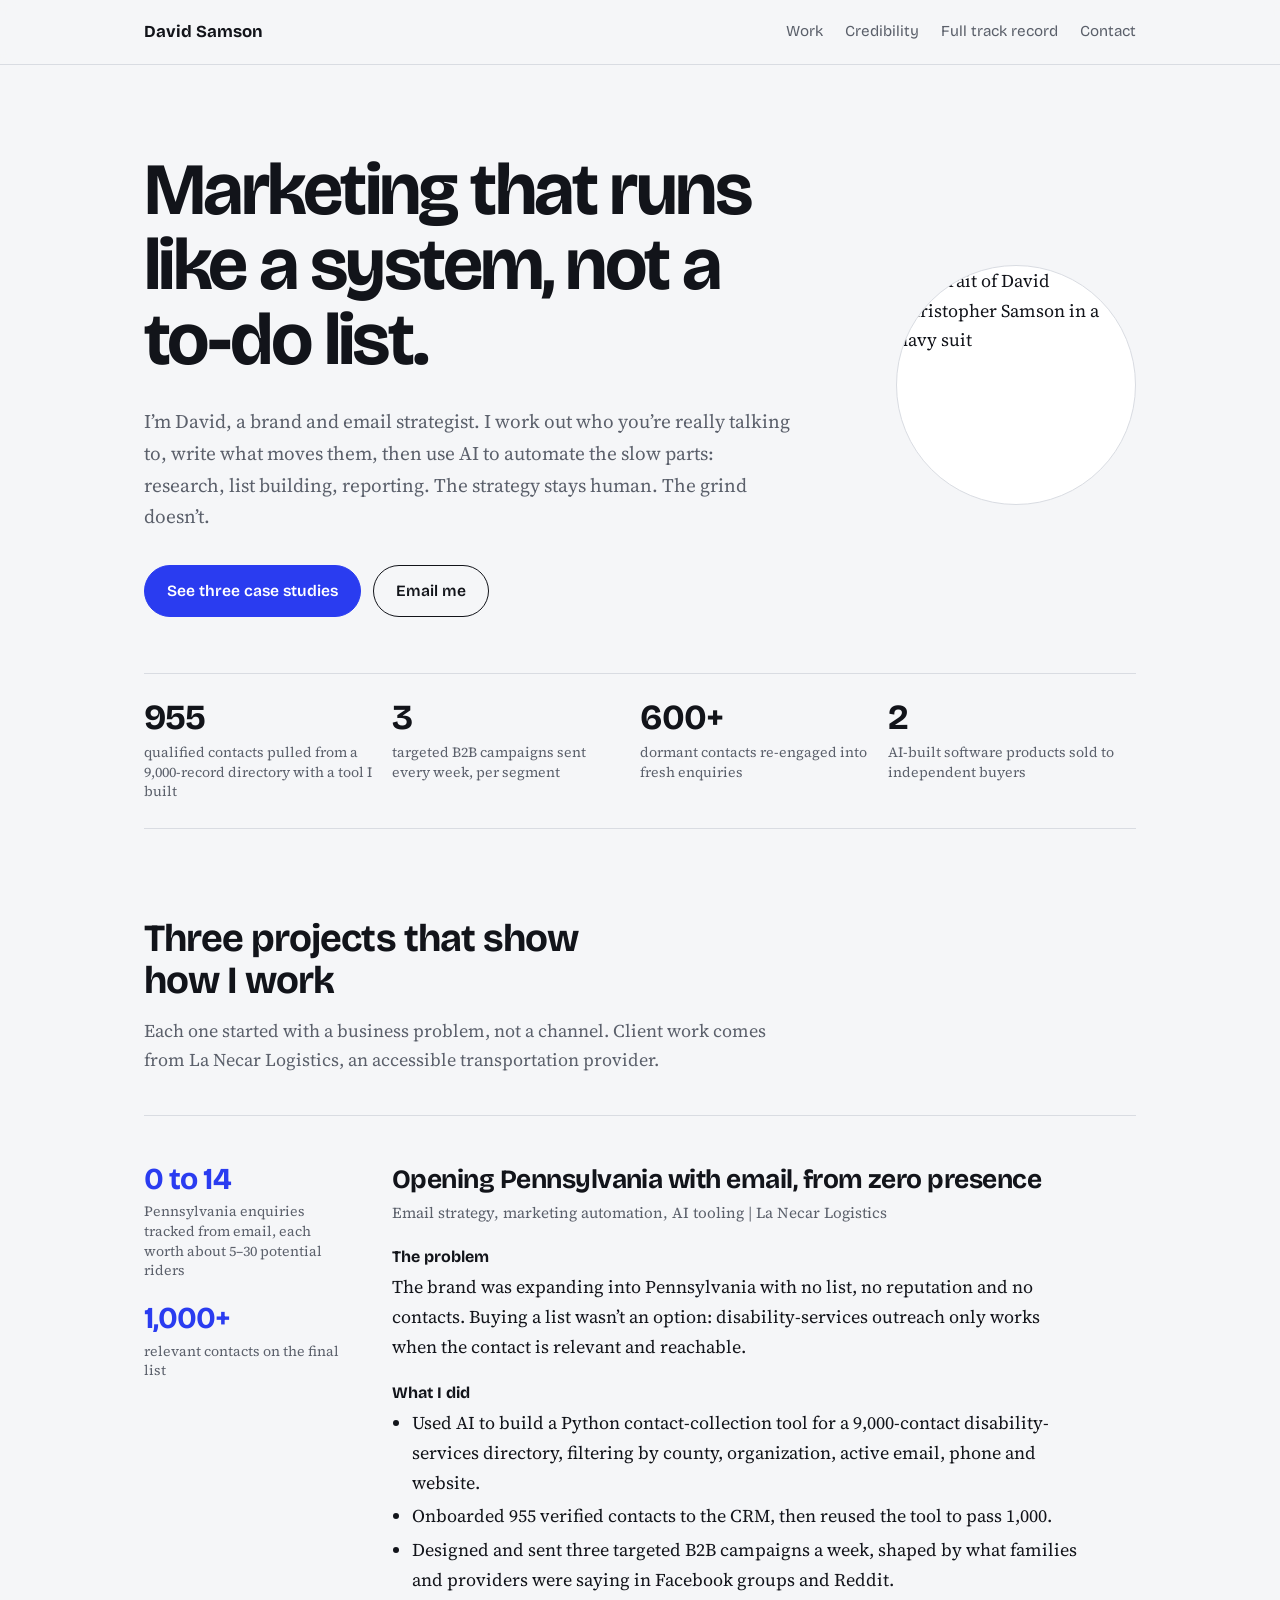
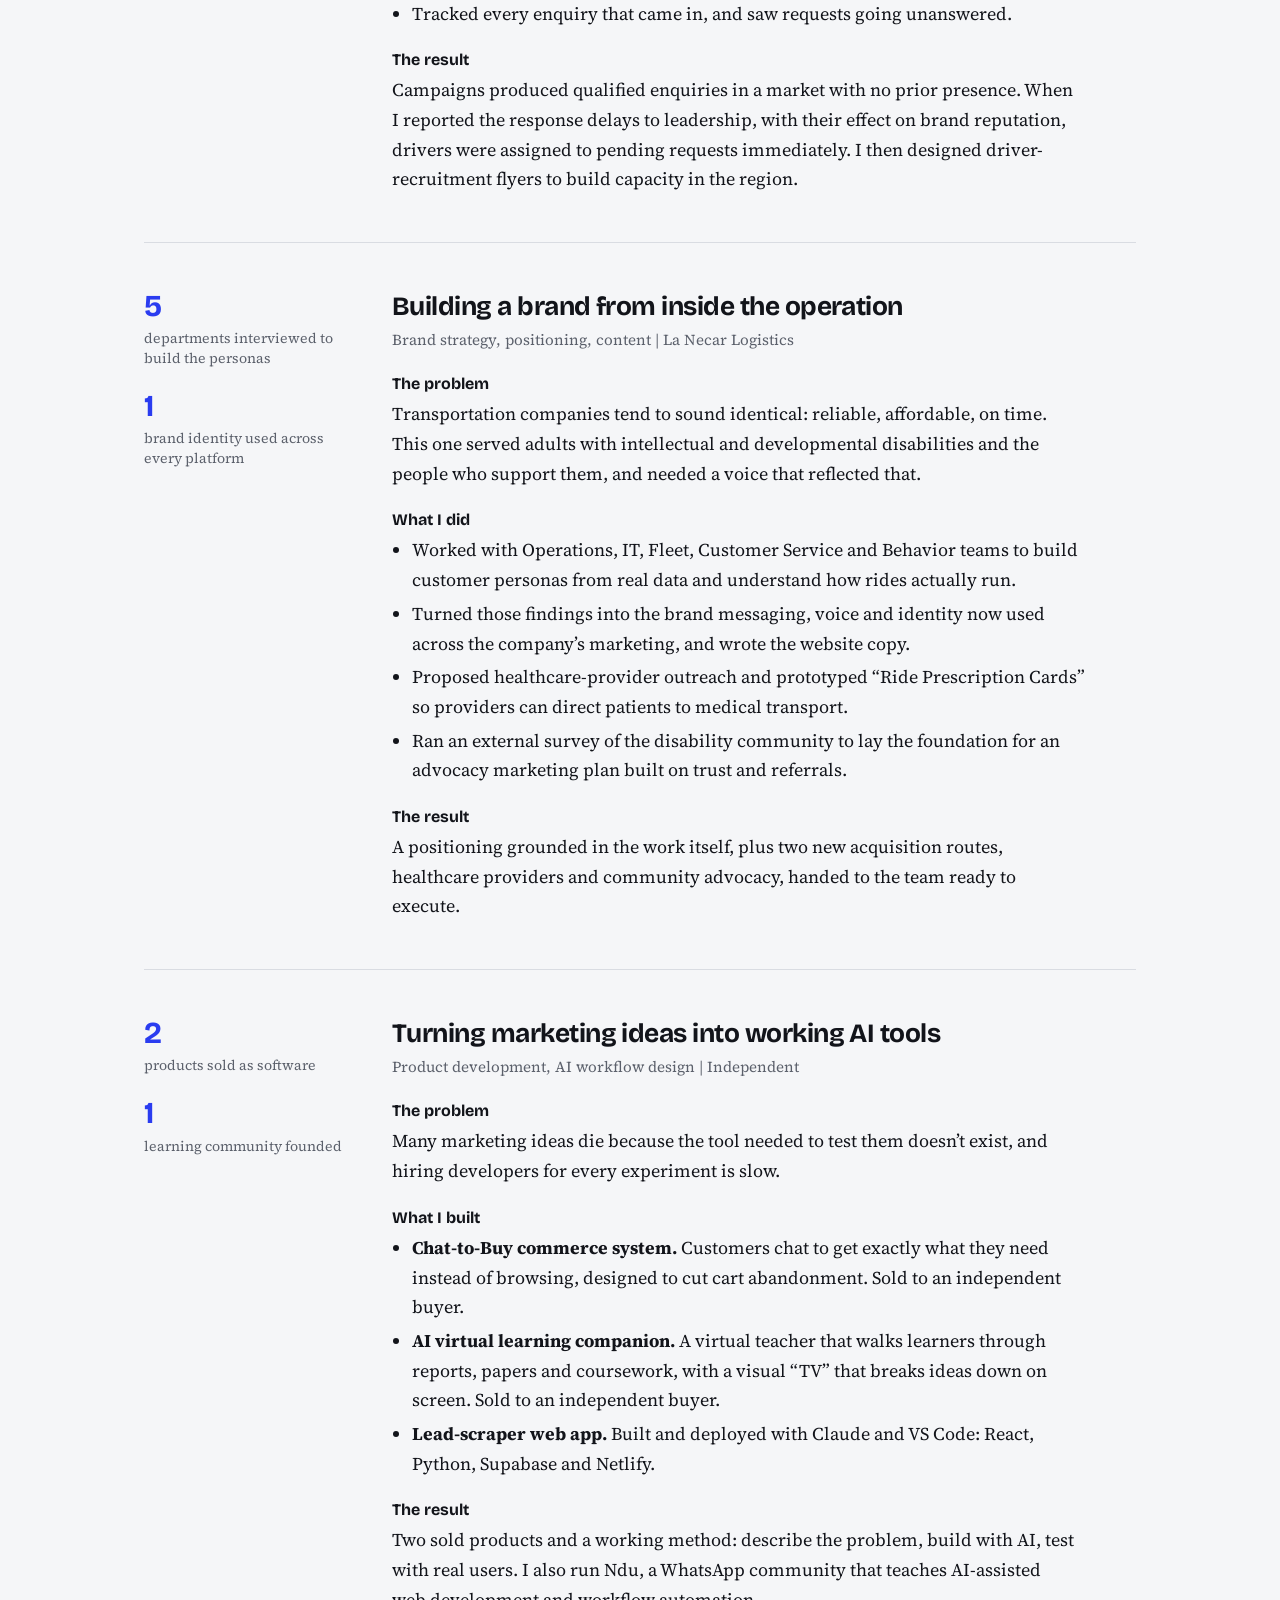
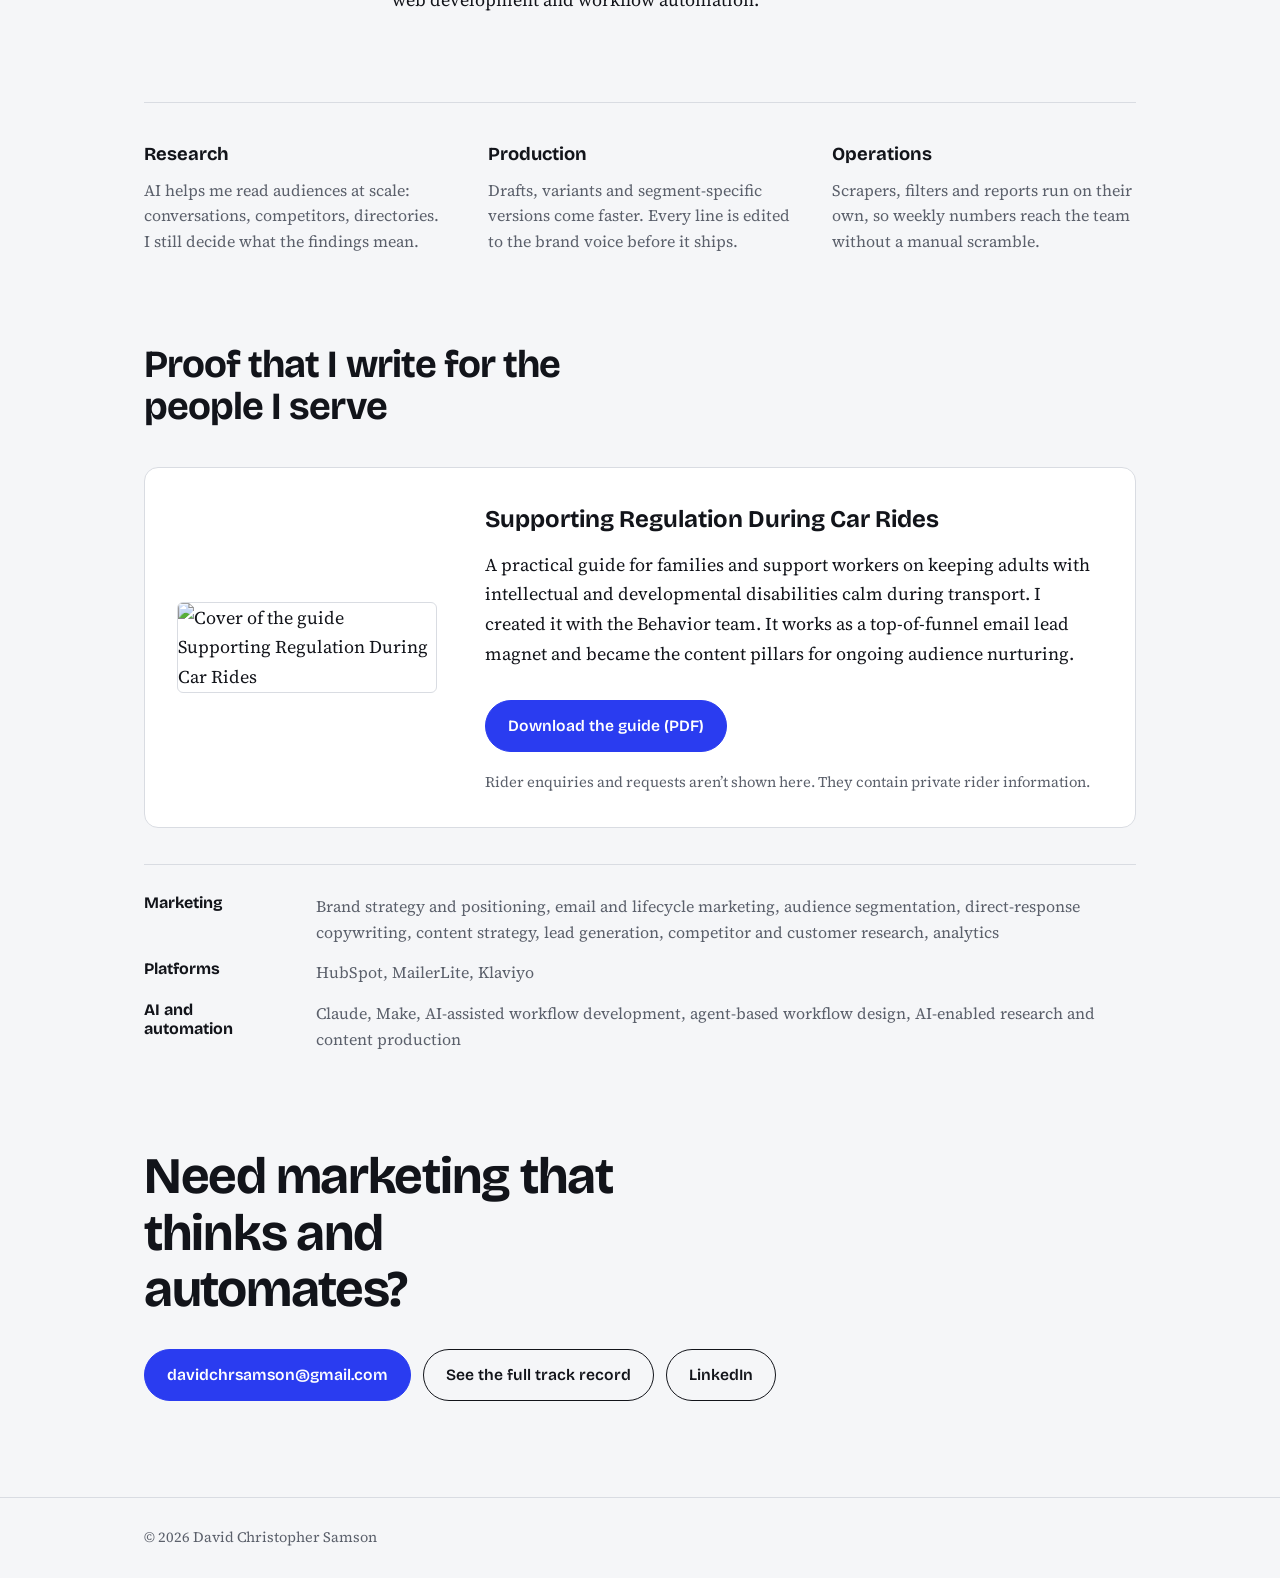
==== index.html @ 384c4e3b "Add files via upload" ====
<!DOCTYPE html>
<html lang="en">
<head>
<meta charset="utf-8">
<meta name="viewport" content="width=device-width, initial-scale=1">
<title>David Christopher Samson | Marketing Strategist who builds with AI</title>
<meta name="description" content="Brand and email marketing strategist who uses AI to turn manual marketing work into systems that run. Case studies in market expansion, brand positioning and AI-built tools.">
<meta property="og:title" content="David Christopher Samson | Marketing Strategist who builds with AI">
<meta property="og:image" content="assets/david.jpg">
<link rel="icon" href="data:image/svg+xml,<svg xmlns=%22http://www.w3.org/2000/svg%22 viewBox=%220 0 100 100%22><text y=%22.9em%22 font-size=%2290%22>✍️</text></svg>">
<link rel="preconnect" href="https://fonts.googleapis.com"><link rel="preconnect" href="https://fonts.gstatic.com" crossorigin>
<link href="https://fonts.googleapis.com/css2?family=Bricolage+Grotesque:opsz,wght@12..96,500;12..96,700&family=Source+Serif+4:opsz,wght@8..60,400;8..60,600&display=swap" rel="stylesheet">
<link rel="stylesheet" href="styles.css">
</head>
<body>
<header class="top"><div class="wrap">
<a class="brand" href="#top">David Samson</a>
<nav aria-label="Main"><a href="#work">Work</a><a href="#proof">Credibility</a><a href="achievements.html">Full track record</a><a href="#contact">Contact</a></nav>
</div></header>

<main id="top">
<div class="wrap">
<div class="hero">
<div>
<h1>Marketing that runs like a system, not a to-do list.</h1>
<p class="lede">I’m David, a brand and email strategist. I work out who you’re really talking to, write what moves them, then use AI to automate the slow parts: research, list building, reporting. The strategy stays human. The grind doesn’t.</p>
<div class="cta"><a class="btn primary" href="#work">See three case studies</a><a class="btn" href="mailto:davidchrsamson@gmail.com">Email me</a></div>
</div>
<img class="photo" src="assets/david.jpg" alt="Portrait of David Christopher Samson in a navy suit">
</div>
</div>

<div class="wrap"><div class="facts" role="list">
<div class="fig" role="listitem"><b>955</b><span>qualified contacts pulled from a 9,000-record directory with a tool I built</span></div>
<div class="fig" role="listitem"><b>3</b><span>targeted B2B campaigns sent every week, per segment</span></div>
<div class="fig" role="listitem"><b>600+</b><span>dormant contacts re-engaged into fresh enquiries</span></div>
<div class="fig" role="listitem"><b>2</b><span>AI-built software products sold to independent buyers</span></div>
</div></div>

<section id="work"><div class="wrap">
<h2>Three projects that show how I work</h2>
<p class="sub">Each one started with a business problem, not a channel. Client work comes from La Necar Logistics, an accessible transportation provider.</p>

<article class="case">
<aside>
<div class="fig"><b>0 to 14</b><span>Pennsylvania enquiries tracked from email, each worth about 5–30 potential riders</span></div>
<div class="fig"><b>1,000+</b><span>relevant contacts on the final list</span></div>
</aside>
<div>
<h3>Opening Pennsylvania with email, from zero presence</h3>
<p class="role">Email strategy, marketing automation, AI tooling | La Necar Logistics</p>
<h4>The problem</h4>
<p>The brand was expanding into Pennsylvania with no list, no reputation and no contacts. Buying a list wasn’t an option: disability-services outreach only works when the contact is relevant and reachable.</p>
<h4>What I did</h4>
<ul>
<li>Used AI to build a Python contact-collection tool for a 9,000-contact disability-services directory, filtering by county, organization, active email, phone and website.</li>
<li>Onboarded 955 verified contacts to the CRM, then reused the tool to pass 1,000.</li>
<li>Designed and sent three targeted B2B campaigns a week, shaped by what families and providers were saying in Facebook groups and Reddit.</li>
<li>Tracked every enquiry that came in, and saw requests going unanswered.</li>
</ul>
<h4>The result</h4>
<p>Campaigns produced qualified enquiries in a market with no prior presence. When I reported the response delays to leadership, with their effect on brand reputation, drivers were assigned to pending requests immediately. I then designed driver-recruitment flyers to build capacity in the region.</p>
</div>
</article>

<article class="case">
<aside>
<div class="fig"><b>5</b><span>departments interviewed to build the personas</span></div>
<div class="fig"><b>1</b><span>brand identity used across every platform</span></div>
</aside>
<div>
<h3>Building a brand from inside the operation</h3>
<p class="role">Brand strategy, positioning, content | La Necar Logistics</p>
<h4>The problem</h4>
<p>Transportation companies tend to sound identical: reliable, affordable, on time. This one served adults with intellectual and developmental disabilities and the people who support them, and needed a voice that reflected that.</p>
<h4>What I did</h4>
<ul>
<li>Worked with Operations, IT, Fleet, Customer Service and Behavior teams to build customer personas from real data and understand how rides actually run.</li>
<li>Turned those findings into the brand messaging, voice and identity now used across the company’s marketing, and wrote the website copy.</li>
<li>Proposed healthcare-provider outreach and prototyped “Ride Prescription Cards” so providers can direct patients to medical transport.</li>
<li>Ran an external survey of the disability community to lay the foundation for an advocacy marketing plan built on trust and referrals.</li>
</ul>
<h4>The result</h4>
<p>A positioning grounded in the work itself, plus two new acquisition routes, healthcare providers and community advocacy, handed to the team ready to execute.</p>
</div>
</article>

<article class="case">
<aside>
<div class="fig"><b>2</b><span>products sold as software</span></div>
<div class="fig"><b>1</b><span>learning community founded</span></div>
</aside>
<div>
<h3>Turning marketing ideas into working AI tools</h3>
<p class="role">Product development, AI workflow design | Independent</p>
<h4>The problem</h4>
<p>Many marketing ideas die because the tool needed to test them doesn’t exist, and hiring developers for every experiment is slow.</p>
<h4>What I built</h4>
<ul>
<li><strong>Chat-to-Buy commerce system.</strong> Customers chat to get exactly what they need instead of browsing, designed to cut cart abandonment. Sold to an independent buyer.</li>
<li><strong>AI virtual learning companion.</strong> A virtual teacher that walks learners through reports, papers and coursework, with a visual “TV” that breaks ideas down on screen. Sold to an independent buyer.</li>
<li><strong>Lead-scraper web app.</strong> Built and deployed with Claude and VS Code: React, Python, Supabase and Netlify.</li>
</ul>
<h4>The result</h4>
<p>Two sold products and a working method: describe the problem, build with AI, test with real users. I also run Ndu, a WhatsApp community that teaches AI-assisted web development and workflow automation.</p>
</div>
</article>

<div class="ai">
<div><h3>Research</h3><p>AI helps me read audiences at scale: conversations, competitors, directories. I still decide what the findings mean.</p></div>
<div><h3>Production</h3><p>Drafts, variants and segment-specific versions come faster. Every line is edited to the brand voice before it ships.</p></div>
<div><h3>Operations</h3><p>Scrapers, filters and reports run on their own, so weekly numbers reach the team without a manual scramble.</p></div>
</div>
</div></section>

<section id="proof"><div class="wrap">
<h2>Proof that I write for the people I serve</h2>
<div class="proof">
<img src="assets/guide-cover.jpg" alt="Cover of the guide Supporting Regulation During Car Rides">
<div>
<h3>Supporting Regulation During Car Rides</h3>
<p>A practical guide for families and support workers on keeping adults with intellectual and developmental disabilities calm during transport. I created it with the Behavior team. It works as a top-of-funnel email lead magnet and became the content pillars for ongoing audience nurturing.</p>
<div class="cta"><a class="btn primary" href="assets/supporting-regulation-during-car-rides.pdf" download>Download the guide (PDF)</a></div>
<p class="note">Rider enquiries and requests aren’t shown here. They contain private rider information.</p>
</div></div>
<dl class="skills">
<dt>Marketing</dt><dd>Brand strategy and positioning, email and lifecycle marketing, audience segmentation, direct-response copywriting, content strategy, lead generation, competitor and customer research, analytics</dd>
<dt>Platforms</dt><dd>HubSpot, MailerLite, Klaviyo</dd>
<dt>AI and automation</dt><dd>Claude, Make, AI-assisted workflow development, agent-based workflow design, AI-enabled research and content production</dd>
</dl>
</div></section>

<section class="contact" id="contact"><div class="wrap">
<h2>Need marketing that thinks and automates?</h2>
<div class="cta"><a class="btn primary" href="mailto:davidchrsamson@gmail.com">davidchrsamson@gmail.com</a><a class="btn" href="achievements.html">See the full track record</a><a class="btn" href="https://linkedin.com/in/david-samson-10202b325/" rel="noopener">LinkedIn</a></div>
</div></section>
</main>
<footer><div class="wrap">© 2026 David Christopher Samson</div></footer>
</body>
</html>
---- styles.css ----
:root{--bg:#f5f6f8;--ink:#12141a;--mute:#5b606b;--rule:#d9dce2;--accent:#2a3cf0;--soft:#e9ecff;--surface:#fff}
@media (prefers-color-scheme:dark){:root{--bg:#0f1116;--ink:#eceef3;--mute:#9aa0ad;--rule:#272b35;--accent:#8e9bff;--soft:#1a1e2e;--surface:#151821}}
*{box-sizing:border-box;margin:0}
html{scroll-behavior:smooth}
@media (prefers-reduced-motion:reduce){html{scroll-behavior:auto}*{animation:none!important;transition:none!important}}
body{background:var(--bg);color:var(--ink);font:18px/1.65 "Source Serif 4",Georgia,serif;-webkit-font-smoothing:antialiased}
h1,h2,h3,.sans,nav,.btn,.fig b{font-family:"Bricolage Grotesque","Helvetica Neue",Arial,sans-serif}
a{color:var(--accent);text-underline-offset:3px}
a:focus-visible,.btn:focus-visible{outline:3px solid var(--accent);outline-offset:3px;border-radius:4px}
.wrap{max-width:1040px;margin:0 auto;padding:0 24px}
header.top{position:sticky;top:0;z-index:5;background:color-mix(in srgb,var(--bg) 88%,transparent);backdrop-filter:blur(8px);border-bottom:1px solid var(--rule)}
header.top .wrap{display:flex;justify-content:space-between;align-items:center;height:64px}
.brand{font-family:"Bricolage Grotesque",sans-serif;font-weight:700;color:var(--ink);text-decoration:none;font-size:1.05rem}
nav{display:flex;gap:22px;font-size:.95rem}
nav a{color:var(--mute);text-decoration:none}
nav a:hover,nav a[aria-current]{color:var(--ink)}
.hero{padding:88px 0 56px;display:grid;grid-template-columns:1fr 240px;gap:56px;align-items:center}
.hero h1{font-size:clamp(2.4rem,6.2vw,4.6rem);line-height:1.02;letter-spacing:-.035em;font-weight:700;max-width:14ch;animation:rise .8s ease both}
@keyframes rise{from{opacity:0;transform:translateY(14px)}}
.hero p.lede{margin-top:28px;max-width:34em;font-size:1.2rem;color:var(--mute)}
.hero .photo{width:240px;height:240px;border-radius:50%;object-fit:cover;background:#fff;border:1px solid var(--rule)}
.cta{margin-top:32px;display:flex;gap:12px;flex-wrap:wrap}
.btn{display:inline-block;padding:12px 22px;border-radius:999px;font-weight:600;font-size:.98rem;text-decoration:none;border:1.5px solid var(--ink);color:var(--ink)}
.btn.primary{background:var(--accent);border-color:var(--accent);color:#fff}
@media (prefers-color-scheme:dark){.btn.primary{color:#0f1116}}
.btn:hover{transform:translateY(-1px)}
.facts{border-top:1px solid var(--rule);border-bottom:1px solid var(--rule);display:grid;grid-template-columns:repeat(4,1fr)}
.fig{padding:26px 20px 26px 0}
.fig b{display:block;font-size:2.2rem;line-height:1;letter-spacing:-.03em}
.fig span{display:block;margin-top:8px;font-size:.88rem;line-height:1.4;color:var(--mute)}
section{padding:88px 0 0}
h2{font-size:clamp(1.7rem,3.4vw,2.4rem);letter-spacing:-.025em;line-height:1.1;max-width:20ch}
.sub{color:var(--mute);margin-top:14px;max-width:36em}
.case{display:grid;grid-template-columns:200px 1fr;gap:48px;padding:48px 0;border-top:1px solid var(--rule)}
.case:first-of-type{margin-top:40px}
.case aside .fig{padding:0 0 22px}
.case aside .fig b{color:var(--accent);font-size:1.9rem}
.case h3{font-size:1.65rem;line-height:1.15;letter-spacing:-.02em;margin-bottom:6px}
.case .role{color:var(--mute);font-size:.95rem;margin-bottom:22px}
.case h4{font:700 1rem "Bricolage Grotesque",sans-serif;margin:22px 0 6px}
.case p,.case li{max-width:38em}
.case ul{padding-left:1.1em}.case li{margin:4px 0}
.ai{display:grid;grid-template-columns:repeat(3,1fr);gap:40px;margin-top:40px;border-top:1px solid var(--rule);padding-top:36px}
.ai h3{font-size:1.15rem;margin-bottom:8px}.ai p{color:var(--mute);font-size:1rem;line-height:1.6}
.proof{display:grid;grid-template-columns:260px 1fr;gap:48px;margin-top:40px;align-items:center;background:var(--surface);border:1px solid var(--rule);border-radius:14px;padding:32px}
.proof img{width:100%;border-radius:6px;border:1px solid var(--rule)}
.proof h3{font-size:1.5rem;margin-bottom:10px}
.note{margin-top:18px;font-size:.92rem;color:var(--mute)}
.skills{display:grid;grid-template-columns:140px 1fr;gap:14px 32px;margin-top:36px;border-top:1px solid var(--rule);padding-top:28px}
.skills dt{font:700 1rem "Bricolage Grotesque",sans-serif}.skills dd{color:var(--mute);font-size:1rem}
.contact{padding:96px 0}
.contact h2{max-width:16ch;font-size:clamp(2rem,4.5vw,3.2rem)}
footer{border-top:1px solid var(--rule);padding:28px 0;font-size:.9rem;color:var(--mute)}
.role-row{display:grid;grid-template-columns:200px 1fr;gap:48px;padding:40px 0;border-top:1px solid var(--rule)}
.role-row:first-of-type{margin-top:36px}
.role-row .when{color:var(--mute);font-size:.92rem;line-height:1.5}
.role-row h3{font-size:1.3rem;line-height:1.2;margin-bottom:4px}
.role-row .org{color:var(--mute);margin-bottom:14px;font-size:.98rem}
.role-row ul{padding-left:1.1em;max-width:42em}.role-row li{margin:8px 0}
@media (max-width:760px){body{font-size:17px}.hero{grid-template-columns:1fr;padding-top:48px;gap:32px}.hero .photo{width:132px;height:132px;order:-1}
.facts{grid-template-columns:1fr 1fr}.case,.role-row,.proof,.skills{grid-template-columns:1fr;gap:18px}.case aside{display:flex;flex-wrap:wrap;gap:0 28px}.ai{grid-template-columns:1fr;gap:28px}nav{gap:14px;font-size:.88rem}section{padding-top:64px}}
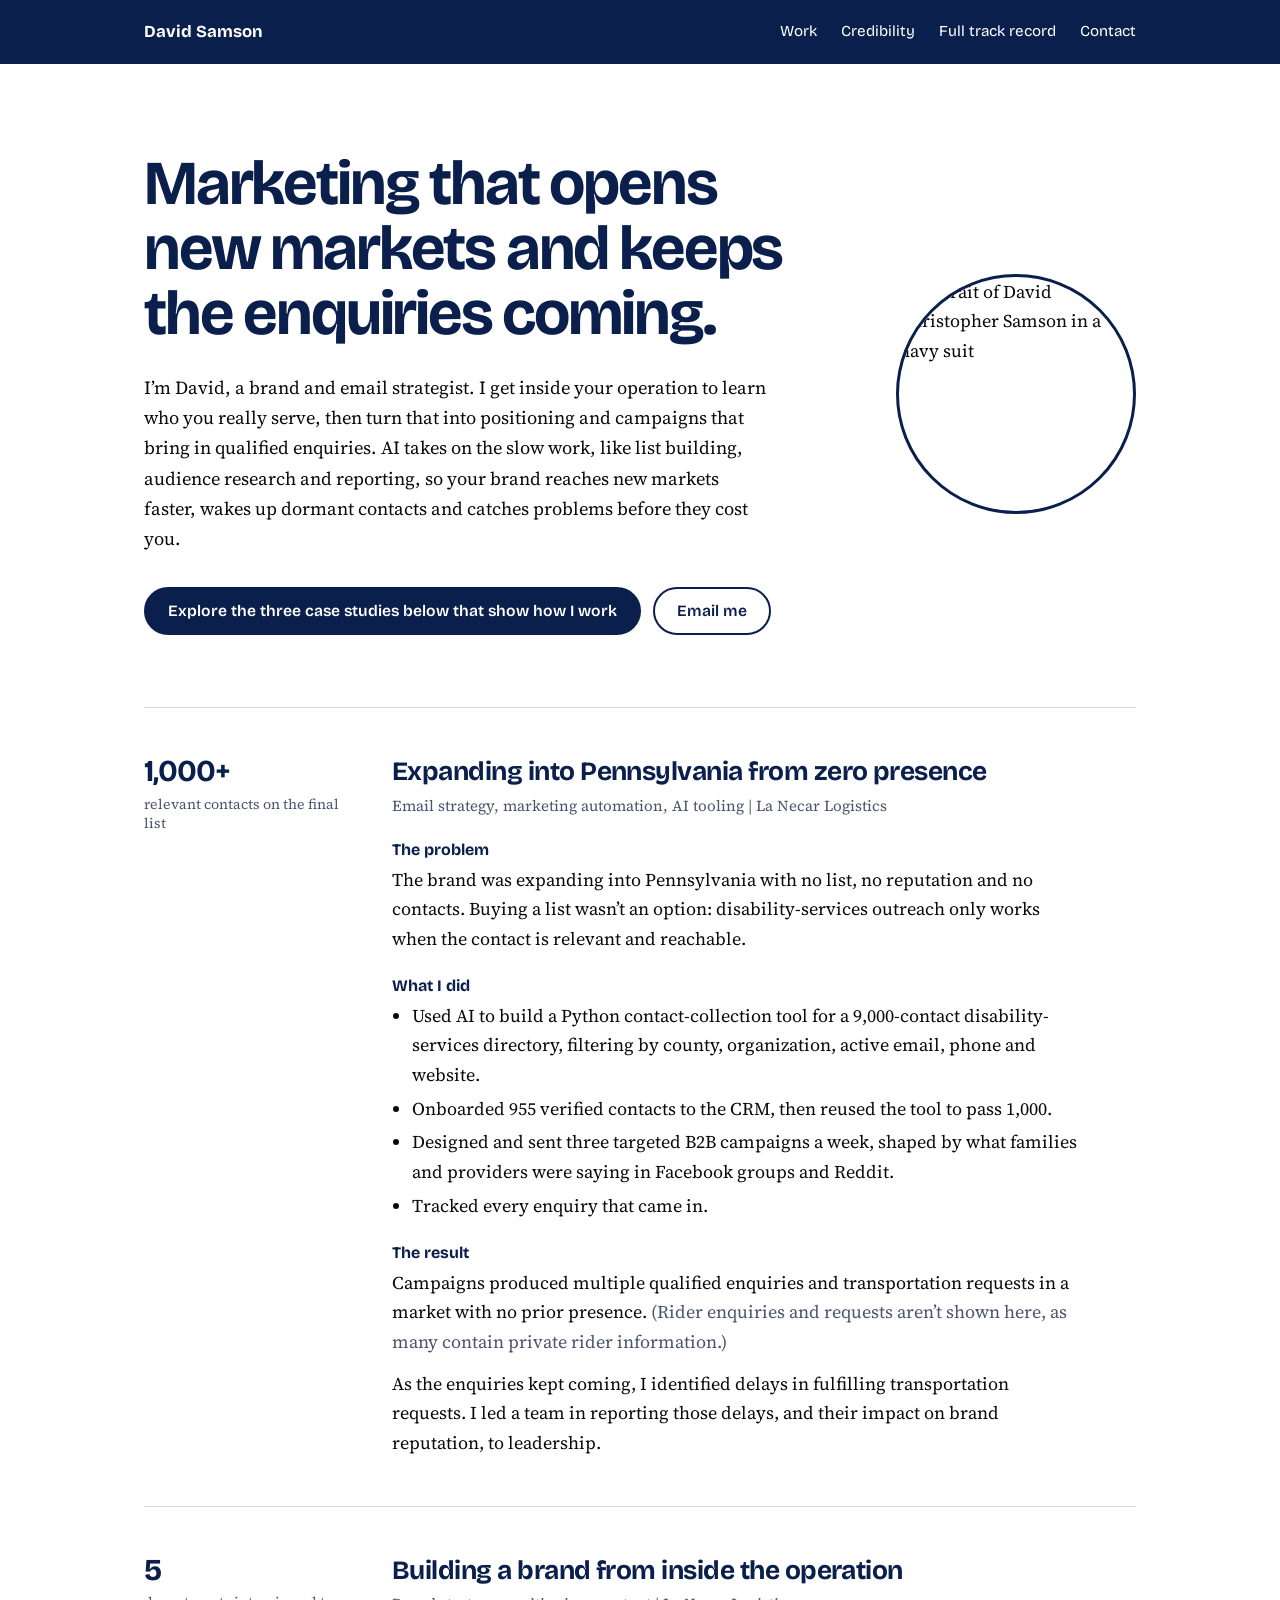
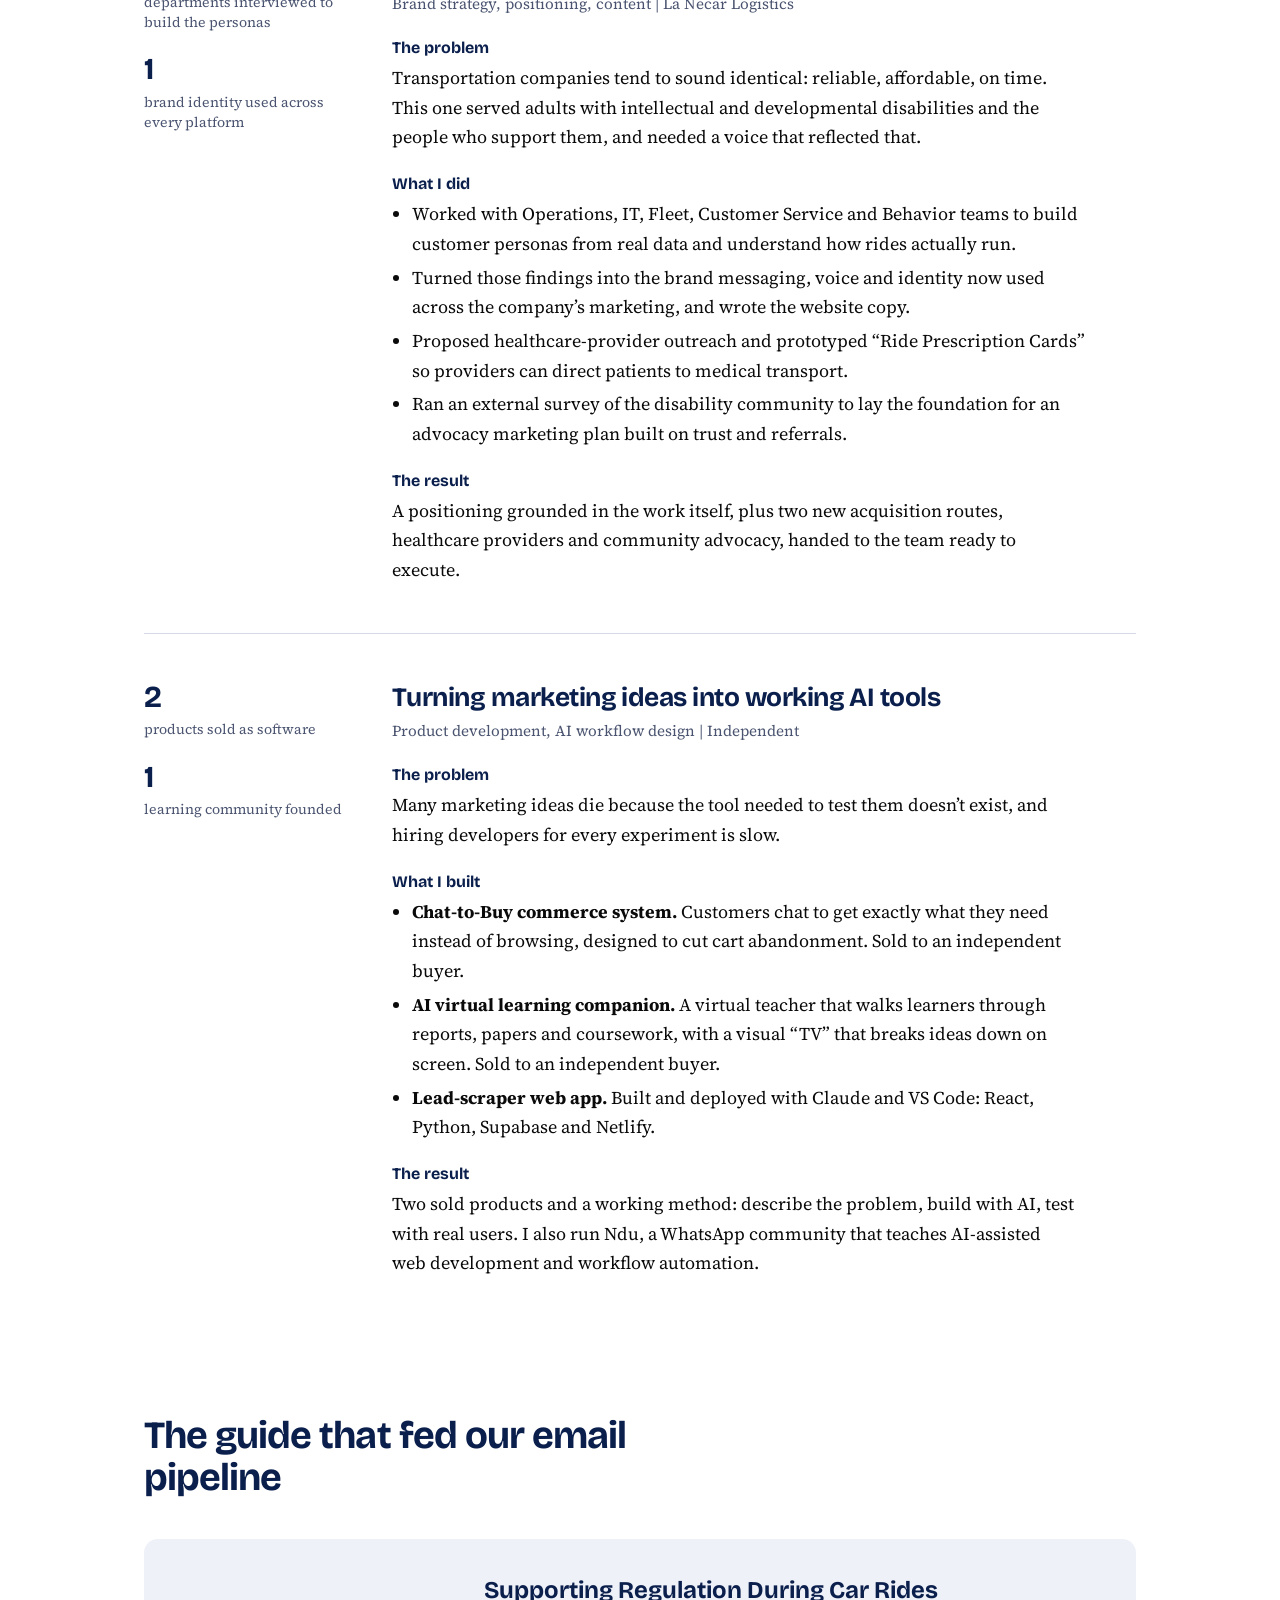
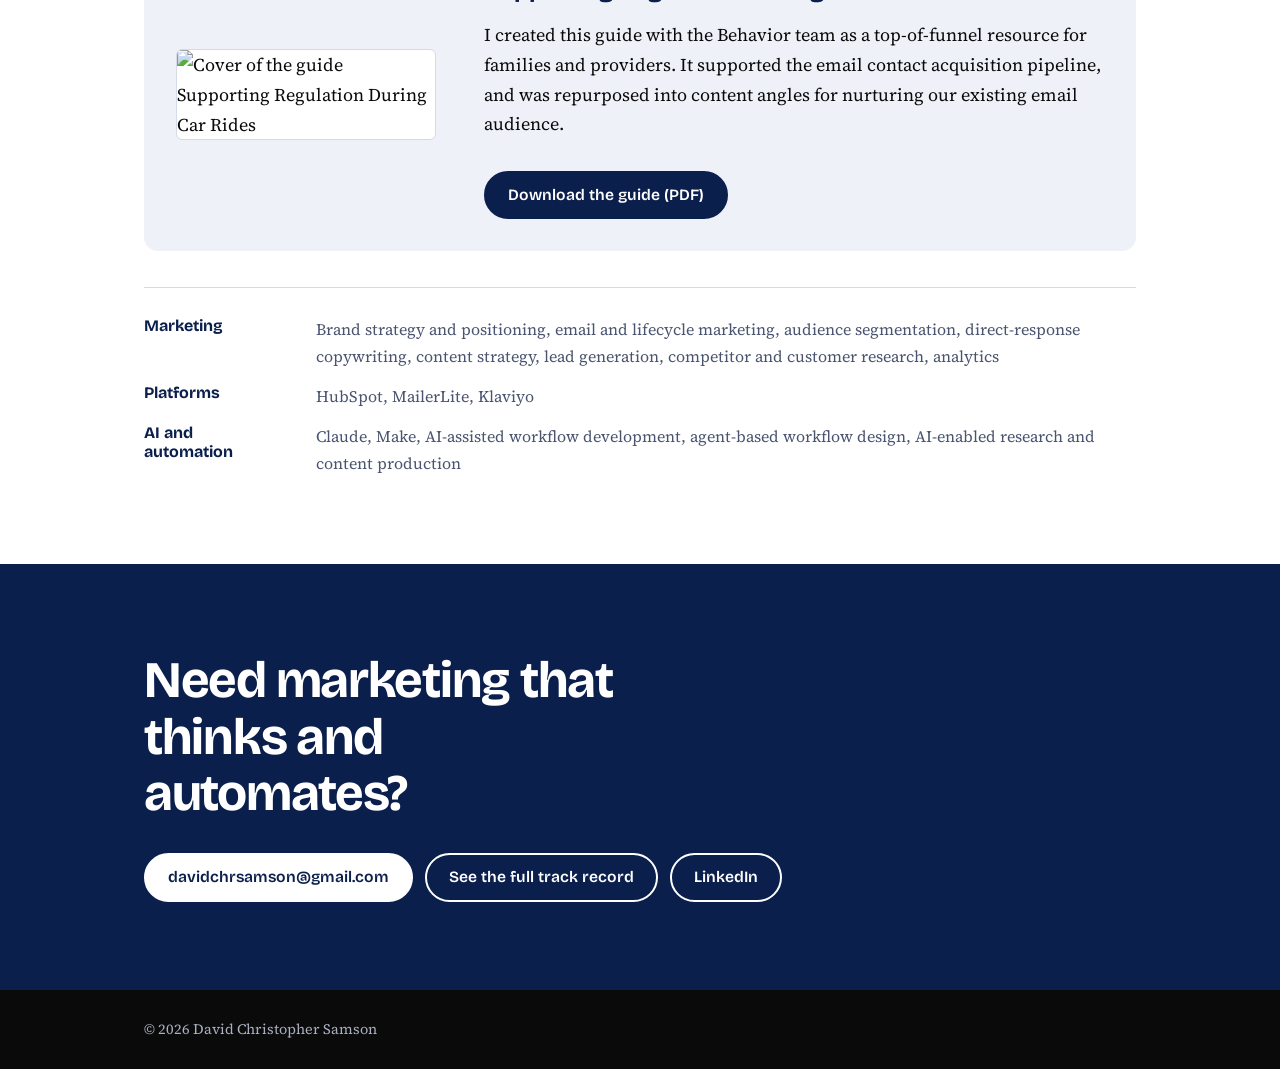
==== commit 4280221b: "Add files via upload" ====
--- a/index.html
+++ b/index.html
@@ -22,32 +22,21 @@
 <div class="wrap">
 <div class="hero">
 <div>
-<h1>Marketing that runs like a system, not a to-do list.</h1>
-<p class="lede">I’m David, a brand and email strategist. I work out who you’re really talking to, write what moves them, then use AI to automate the slow parts: research, list building, reporting. The strategy stays human. The grind doesn’t.</p>
-<div class="cta"><a class="btn primary" href="#work">See three case studies</a><a class="btn" href="mailto:davidchrsamson@gmail.com">Email me</a></div>
+<h1>Marketing that opens new markets and keeps the enquiries coming.</h1>
+<p class="lede">I’m David, a brand and email strategist. I get inside your operation to learn who you really serve, then turn that into positioning and campaigns that bring in qualified enquiries. AI takes on the slow work, like list building, audience research and reporting, so your brand reaches new markets faster, wakes up dormant contacts and catches problems before they cost you.</p>
+<div class="cta"><a class="btn primary" href="#work">Explore the three case studies below that show how I work</a><a class="btn" href="mailto:davidchrsamson@gmail.com">Email me</a></div>
 </div>
 <img class="photo" src="assets/david.jpg" alt="Portrait of David Christopher Samson in a navy suit">
 </div>
 </div>
 
-<div class="wrap"><div class="facts" role="list">
-<div class="fig" role="listitem"><b>955</b><span>qualified contacts pulled from a 9,000-record directory with a tool I built</span></div>
-<div class="fig" role="listitem"><b>3</b><span>targeted B2B campaigns sent every week, per segment</span></div>
-<div class="fig" role="listitem"><b>600+</b><span>dormant contacts re-engaged into fresh enquiries</span></div>
-<div class="fig" role="listitem"><b>2</b><span>AI-built software products sold to independent buyers</span></div>
-</div></div>
-
 <section id="work"><div class="wrap">
-<h2>Three projects that show how I work</h2>
-<p class="sub">Each one started with a business problem, not a channel. Client work comes from La Necar Logistics, an accessible transportation provider.</p>
-
 <article class="case">
 <aside>
-<div class="fig"><b>0 to 14</b><span>Pennsylvania enquiries tracked from email, each worth about 5–30 potential riders</span></div>
 <div class="fig"><b>1,000+</b><span>relevant contacts on the final list</span></div>
 </aside>
 <div>
-<h3>Opening Pennsylvania with email, from zero presence</h3>
+<h3>Expanding into Pennsylvania from zero presence</h3>
 <p class="role">Email strategy, marketing automation, AI tooling | La Necar Logistics</p>
 <h4>The problem</h4>
 <p>The brand was expanding into Pennsylvania with no list, no reputation and no contacts. Buying a list wasn’t an option: disability-services outreach only works when the contact is relevant and reachable.</p>
@@ -56,10 +45,11 @@
 <li>Used AI to build a Python contact-collection tool for a 9,000-contact disability-services directory, filtering by county, organization, active email, phone and website.</li>
 <li>Onboarded 955 verified contacts to the CRM, then reused the tool to pass 1,000.</li>
 <li>Designed and sent three targeted B2B campaigns a week, shaped by what families and providers were saying in Facebook groups and Reddit.</li>
-<li>Tracked every enquiry that came in, and saw requests going unanswered.</li>
+<li>Tracked every enquiry that came in.</li>
 </ul>
 <h4>The result</h4>
-<p>Campaigns produced qualified enquiries in a market with no prior presence. When I reported the response delays to leadership, with their effect on brand reputation, drivers were assigned to pending requests immediately. I then designed driver-recruitment flyers to build capacity in the region.</p>
+<p>Campaigns produced multiple qualified enquiries and transportation requests in a market with no prior presence. <span style="color:var(--mute)">(Rider enquiries and requests aren’t shown here, as many contain private rider information.)</span></p>
+<p style="margin-top:12px">As the enquiries kept coming, I identified delays in fulfilling transportation requests. I led a team in reporting those delays, and their impact on brand reputation, to leadership.</p>
 </div>
 </article>
 
@@ -106,22 +96,16 @@
 </div>
 </article>
 
-<div class="ai">
-<div><h3>Research</h3><p>AI helps me read audiences at scale: conversations, competitors, directories. I still decide what the findings mean.</p></div>
-<div><h3>Production</h3><p>Drafts, variants and segment-specific versions come faster. Every line is edited to the brand voice before it ships.</p></div>
-<div><h3>Operations</h3><p>Scrapers, filters and reports run on their own, so weekly numbers reach the team without a manual scramble.</p></div>
-</div>
 </div></section>
 
 <section id="proof"><div class="wrap">
-<h2>Proof that I write for the people I serve</h2>
+<h2>The guide that fed our email pipeline</h2>
 <div class="proof">
 <img src="assets/guide-cover.jpg" alt="Cover of the guide Supporting Regulation During Car Rides">
 <div>
 <h3>Supporting Regulation During Car Rides</h3>
-<p>A practical guide for families and support workers on keeping adults with intellectual and developmental disabilities calm during transport. I created it with the Behavior team. It works as a top-of-funnel email lead magnet and became the content pillars for ongoing audience nurturing.</p>
+<p>I created this guide with the Behavior team as a top-of-funnel resource for families and providers. It supported the email contact acquisition pipeline, and was repurposed into content angles for nurturing our existing email audience.</p>
 <div class="cta"><a class="btn primary" href="assets/supporting-regulation-during-car-rides.pdf" download>Download the guide (PDF)</a></div>
-<p class="note">Rider enquiries and requests aren’t shown here. They contain private rider information.</p>
 </div></div>
 <dl class="skills">
 <dt>Marketing</dt><dd>Brand strategy and positioning, email and lifecycle marketing, audience segmentation, direct-response copywriting, content strategy, lead generation, competitor and customer research, analytics</dd>
--- a/styles.css
+++ b/styles.css
@@ -1,56 +1,50 @@
-:root{--bg:#f5f6f8;--ink:#12141a;--mute:#5b606b;--rule:#d9dce2;--accent:#2a3cf0;--soft:#e9ecff;--surface:#fff}
-@media (prefers-color-scheme:dark){:root{--bg:#0f1116;--ink:#eceef3;--mute:#9aa0ad;--rule:#272b35;--accent:#8e9bff;--soft:#1a1e2e;--surface:#151821}}
+:root{--navy:#0b1f4d;--ink:#0a0a0a;--mute:#4a5470;--rule:#d5dae6;--tint:#eef1f8;--bg:#fff}
 *{box-sizing:border-box;margin:0}
 html{scroll-behavior:smooth}
 @media (prefers-reduced-motion:reduce){html{scroll-behavior:auto}*{animation:none!important;transition:none!important}}
 body{background:var(--bg);color:var(--ink);font:18px/1.65 "Source Serif 4",Georgia,serif;-webkit-font-smoothing:antialiased}
-h1,h2,h3,.sans,nav,.btn,.fig b{font-family:"Bricolage Grotesque","Helvetica Neue",Arial,sans-serif}
-a{color:var(--accent);text-underline-offset:3px}
-a:focus-visible,.btn:focus-visible{outline:3px solid var(--accent);outline-offset:3px;border-radius:4px}
+h1,h2,h3,.sans,nav,.btn,.fig b{font-family:"Bricolage Grotesque","Helvetica Neue",Arial,sans-serif;color:var(--navy)}
+a{color:var(--navy);text-underline-offset:3px}
+a:focus-visible,.btn:focus-visible{outline:3px solid #6f8cff;outline-offset:3px;border-radius:4px}
 .wrap{max-width:1040px;margin:0 auto;padding:0 24px}
-header.top{position:sticky;top:0;z-index:5;background:color-mix(in srgb,var(--bg) 88%,transparent);backdrop-filter:blur(8px);border-bottom:1px solid var(--rule)}
+header.top{position:sticky;top:0;z-index:5;background:var(--navy)}
 header.top .wrap{display:flex;justify-content:space-between;align-items:center;height:64px}
-.brand{font-family:"Bricolage Grotesque",sans-serif;font-weight:700;color:var(--ink);text-decoration:none;font-size:1.05rem}
-nav{display:flex;gap:22px;font-size:.95rem}
-nav a{color:var(--mute);text-decoration:none}
-nav a:hover,nav a[aria-current]{color:var(--ink)}
-.hero{padding:88px 0 56px;display:grid;grid-template-columns:1fr 240px;gap:56px;align-items:center}
-.hero h1{font-size:clamp(2.4rem,6.2vw,4.6rem);line-height:1.02;letter-spacing:-.035em;font-weight:700;max-width:14ch;animation:rise .8s ease both}
+.brand{font-family:"Bricolage Grotesque",sans-serif;font-weight:700;color:#fff;text-decoration:none;font-size:1.05rem}
+nav{display:flex;gap:24px;font-size:.95rem}
+nav a{color:#fff;text-decoration:none;padding:4px 0;text-underline-offset:6px;text-decoration-thickness:2px}
+nav a:hover,nav a[aria-current]{text-decoration:underline}
+.hero{padding:88px 0 72px;display:grid;grid-template-columns:1fr 240px;gap:56px;align-items:center}
+.hero h1{font-size:clamp(2.2rem,5.2vw,3.9rem);line-height:1.04;letter-spacing:-.035em;font-weight:700;max-width:18ch;animation:rise .8s ease both}
 @keyframes rise{from{opacity:0;transform:translateY(14px)}}
-.hero p.lede{margin-top:28px;max-width:34em;font-size:1.2rem;color:var(--mute)}
-.hero .photo{width:240px;height:240px;border-radius:50%;object-fit:cover;background:#fff;border:1px solid var(--rule)}
+.hero p.lede{margin-top:26px;max-width:34em;font-size:1.15rem;color:var(--ink)}
+.hero .photo{width:240px;height:240px;border-radius:50%;object-fit:cover;background:#fff;border:3px solid var(--navy)}
 .cta{margin-top:32px;display:flex;gap:12px;flex-wrap:wrap}
-.btn{display:inline-block;padding:12px 22px;border-radius:999px;font-weight:600;font-size:.98rem;text-decoration:none;border:1.5px solid var(--ink);color:var(--ink)}
-.btn.primary{background:var(--accent);border-color:var(--accent);color:#fff}
-@media (prefers-color-scheme:dark){.btn.primary{color:#0f1116}}
+.btn{display:inline-block;padding:12px 22px;border-radius:999px;font-weight:600;font-size:.98rem;line-height:1.3;text-decoration:none;border:2px solid var(--navy);color:var(--navy)}
+.btn.primary{background:var(--navy);color:#fff}
 .btn:hover{transform:translateY(-1px)}
-.facts{border-top:1px solid var(--rule);border-bottom:1px solid var(--rule);display:grid;grid-template-columns:repeat(4,1fr)}
-.fig{padding:26px 20px 26px 0}
-.fig b{display:block;font-size:2.2rem;line-height:1;letter-spacing:-.03em}
+section{padding:88px 0 0}
+#work{padding-top:0}
+h2{font-size:clamp(1.7rem,3.4vw,2.4rem);letter-spacing:-.025em;line-height:1.1;max-width:20ch}
+.case{display:grid;grid-template-columns:200px 1fr;gap:48px;padding:48px 0;border-top:1px solid var(--rule)}
+.case aside .fig{padding:0 0 22px}
+.fig b{display:block;font-size:1.9rem;line-height:1;letter-spacing:-.03em}
 .fig span{display:block;margin-top:8px;font-size:.88rem;line-height:1.4;color:var(--mute)}
-section{padding:88px 0 0}
-h2{font-size:clamp(1.7rem,3.4vw,2.4rem);letter-spacing:-.025em;line-height:1.1;max-width:20ch}
-.sub{color:var(--mute);margin-top:14px;max-width:36em}
-.case{display:grid;grid-template-columns:200px 1fr;gap:48px;padding:48px 0;border-top:1px solid var(--rule)}
-.case:first-of-type{margin-top:40px}
-.case aside .fig{padding:0 0 22px}
-.case aside .fig b{color:var(--accent);font-size:1.9rem}
 .case h3{font-size:1.65rem;line-height:1.15;letter-spacing:-.02em;margin-bottom:6px}
 .case .role{color:var(--mute);font-size:.95rem;margin-bottom:22px}
-.case h4{font:700 1rem "Bricolage Grotesque",sans-serif;margin:22px 0 6px}
+.case h4{font:700 1rem "Bricolage Grotesque",sans-serif;color:var(--navy);margin:22px 0 6px}
 .case p,.case li{max-width:38em}
 .case ul{padding-left:1.1em}.case li{margin:4px 0}
-.ai{display:grid;grid-template-columns:repeat(3,1fr);gap:40px;margin-top:40px;border-top:1px solid var(--rule);padding-top:36px}
-.ai h3{font-size:1.15rem;margin-bottom:8px}.ai p{color:var(--mute);font-size:1rem;line-height:1.6}
-.proof{display:grid;grid-template-columns:260px 1fr;gap:48px;margin-top:40px;align-items:center;background:var(--surface);border:1px solid var(--rule);border-radius:14px;padding:32px}
-.proof img{width:100%;border-radius:6px;border:1px solid var(--rule)}
+.proof{display:grid;grid-template-columns:260px 1fr;gap:48px;margin-top:40px;align-items:center;background:var(--tint);border-radius:14px;padding:32px}
+.proof img{width:100%;border-radius:6px;border:1px solid var(--rule);background:#fff}
 .proof h3{font-size:1.5rem;margin-bottom:10px}
-.note{margin-top:18px;font-size:.92rem;color:var(--mute)}
 .skills{display:grid;grid-template-columns:140px 1fr;gap:14px 32px;margin-top:36px;border-top:1px solid var(--rule);padding-top:28px}
-.skills dt{font:700 1rem "Bricolage Grotesque",sans-serif}.skills dd{color:var(--mute);font-size:1rem}
-.contact{padding:96px 0}
-.contact h2{max-width:16ch;font-size:clamp(2rem,4.5vw,3.2rem)}
-footer{border-top:1px solid var(--rule);padding:28px 0;font-size:.9rem;color:var(--mute)}
+.skills dt{font:700 1rem "Bricolage Grotesque",sans-serif;color:var(--navy)}.skills dd{color:var(--mute);font-size:1rem}
+.contact{margin-top:88px;padding:88px 0;background:var(--navy);color:#fff}
+.contact h2{color:#fff;max-width:16ch;font-size:clamp(2rem,4.5vw,3.2rem)}
+.contact .btn{border-color:#fff;color:#fff}
+.contact .btn.primary{background:#fff;color:var(--navy)}
+footer{background:var(--ink);padding:28px 0;font-size:.9rem;color:#aab0c0}
+.sub{color:var(--mute);margin-top:14px;max-width:36em}
 .role-row{display:grid;grid-template-columns:200px 1fr;gap:48px;padding:40px 0;border-top:1px solid var(--rule)}
 .role-row:first-of-type{margin-top:36px}
 .role-row .when{color:var(--mute);font-size:.92rem;line-height:1.5}
@@ -58,4 +52,4 @@
 .role-row .org{color:var(--mute);margin-bottom:14px;font-size:.98rem}
 .role-row ul{padding-left:1.1em;max-width:42em}.role-row li{margin:8px 0}
 @media (max-width:760px){body{font-size:17px}.hero{grid-template-columns:1fr;padding-top:48px;gap:32px}.hero .photo{width:132px;height:132px;order:-1}
-.facts{grid-template-columns:1fr 1fr}.case,.role-row,.proof,.skills{grid-template-columns:1fr;gap:18px}.case aside{display:flex;flex-wrap:wrap;gap:0 28px}.ai{grid-template-columns:1fr;gap:28px}nav{gap:14px;font-size:.88rem}section{padding-top:64px}}
+.case,.role-row,.proof,.skills{grid-template-columns:1fr;gap:18px}.case aside{display:flex;flex-wrap:wrap;gap:0 28px}nav{gap:14px;font-size:.88rem}section{padding-top:64px}.contact{padding:64px 0}}
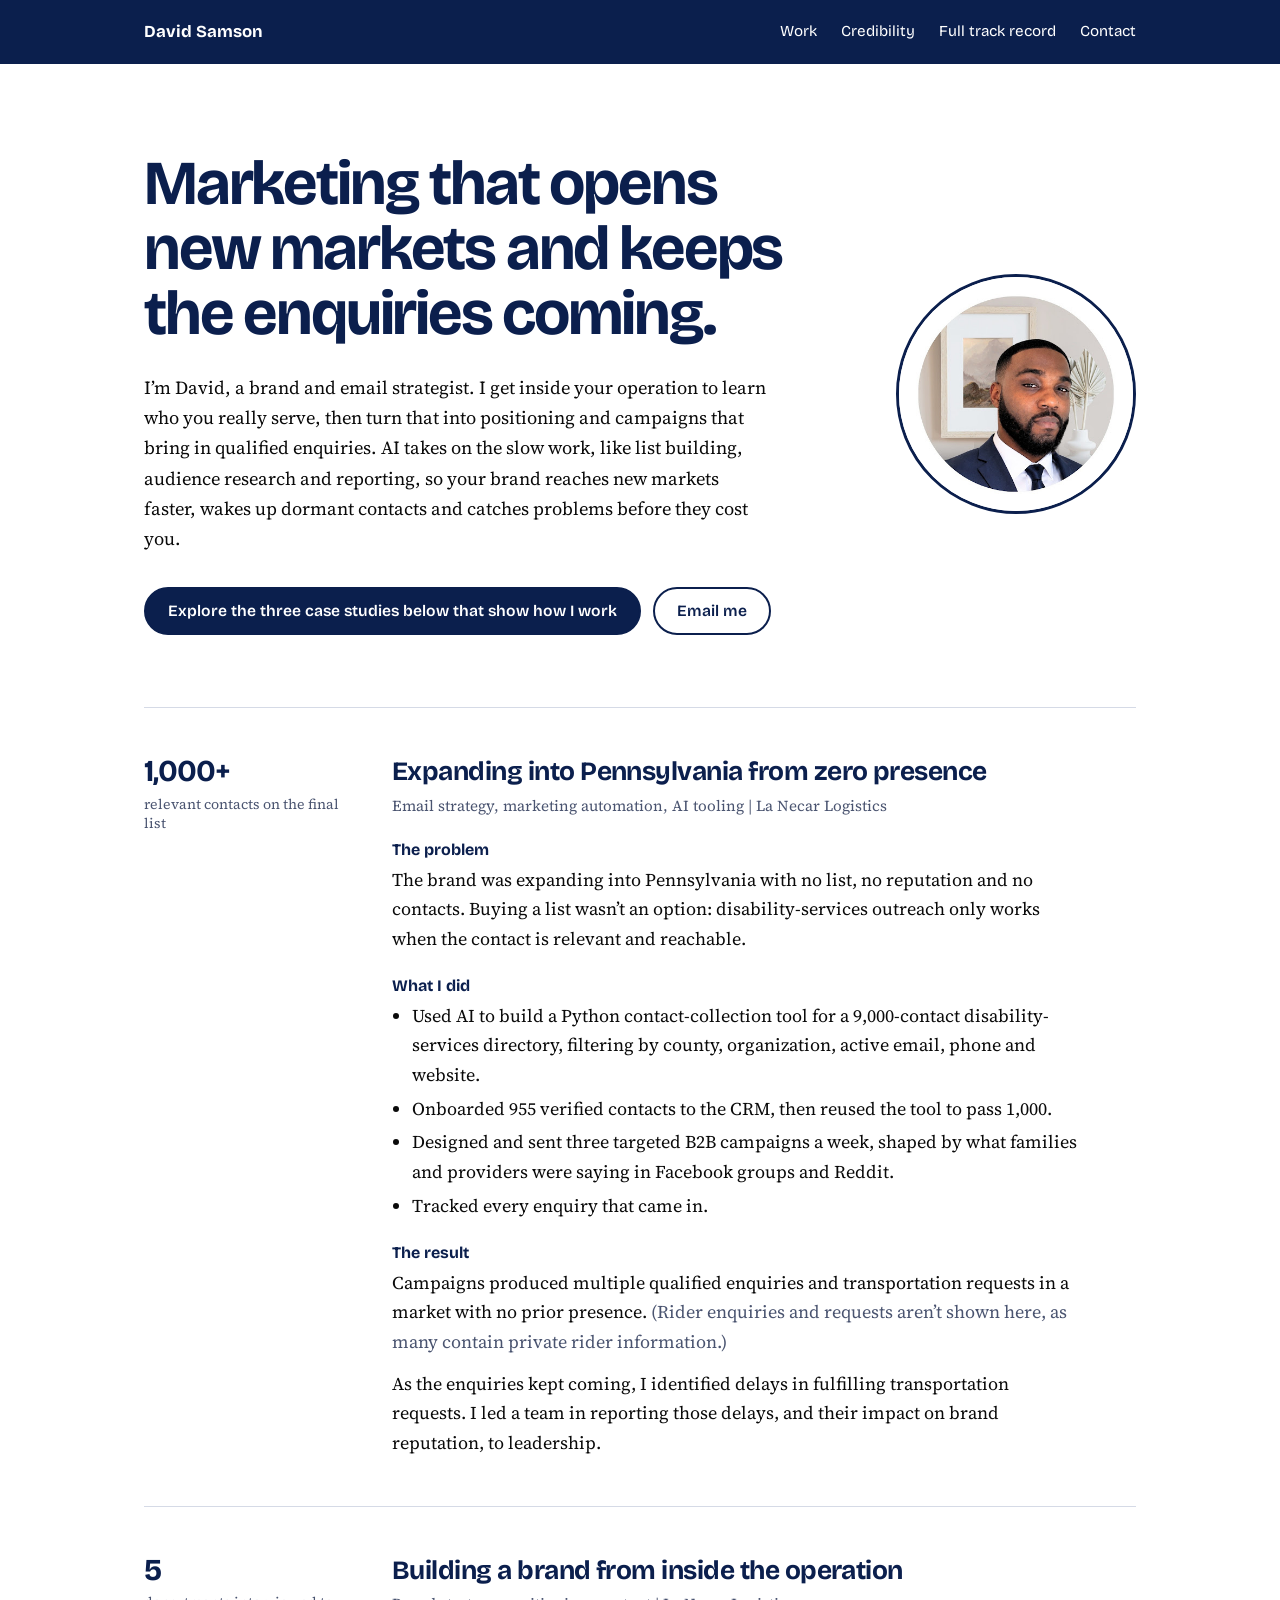
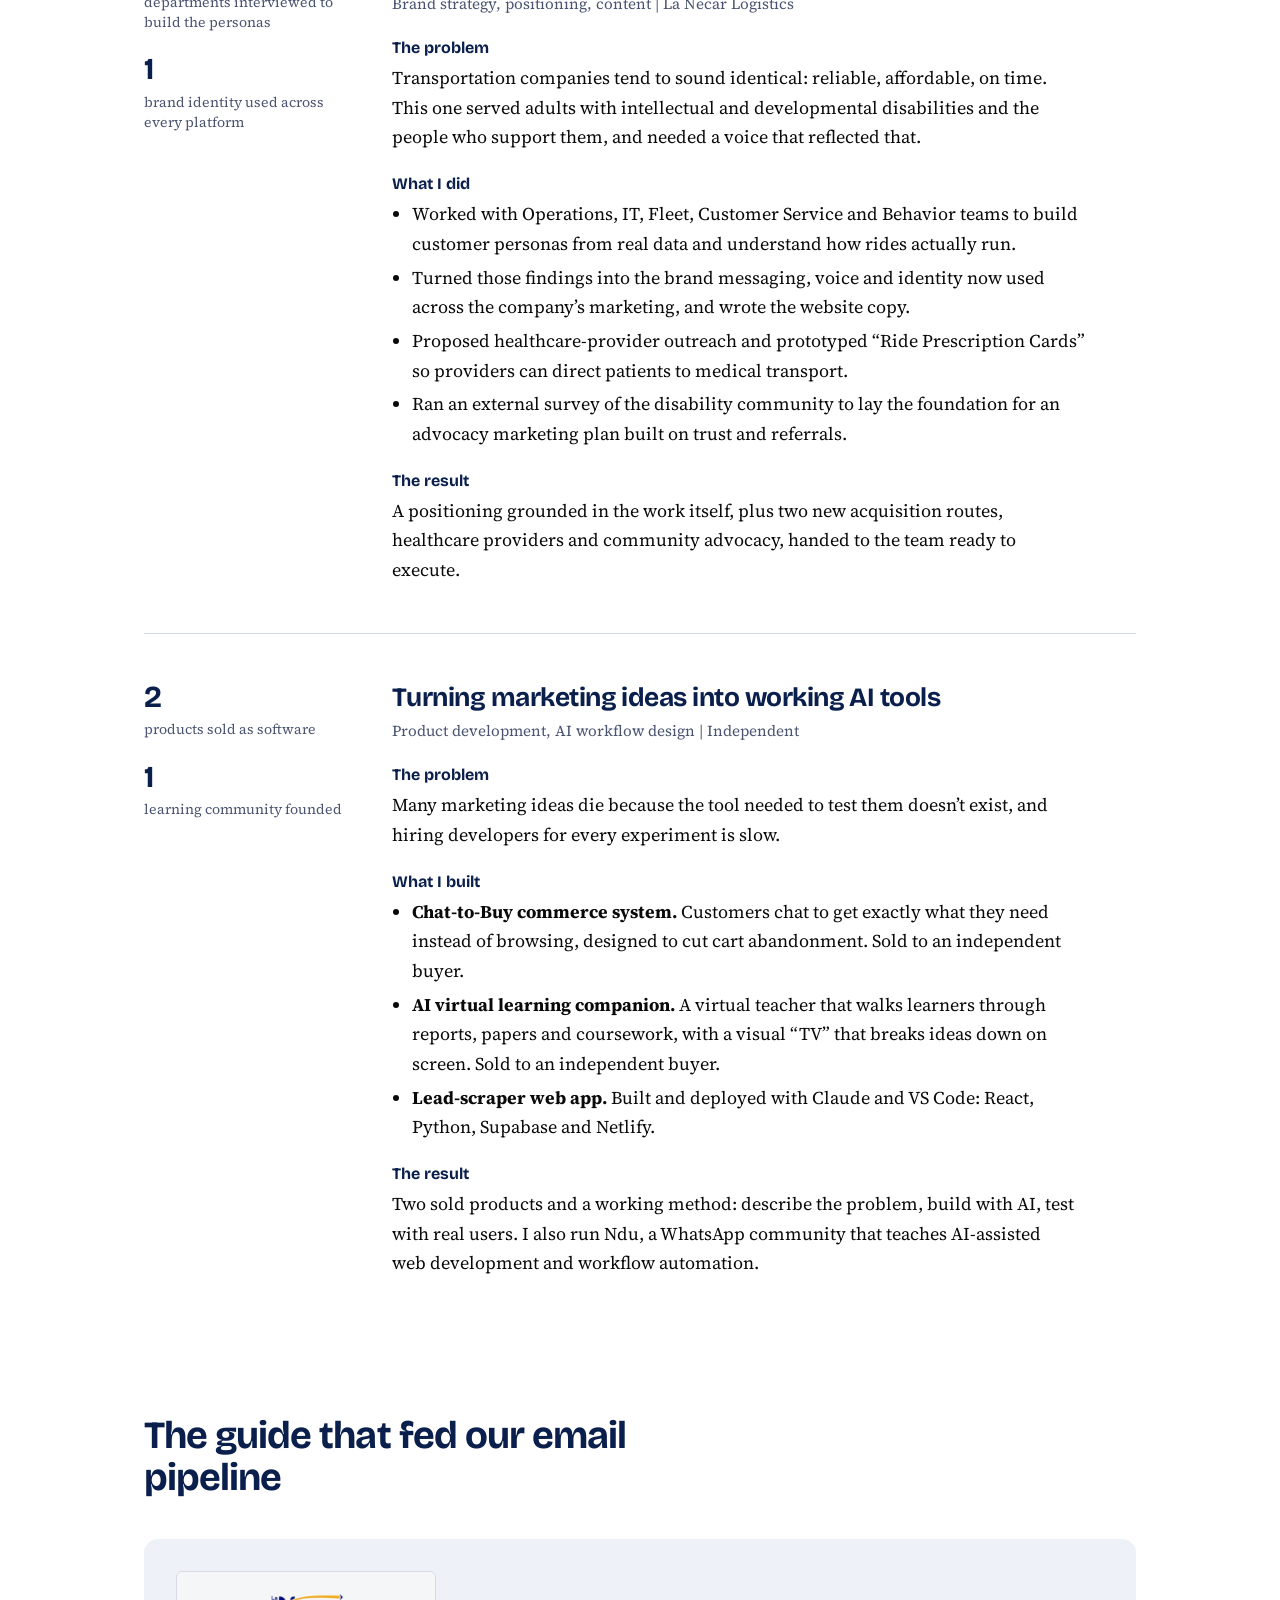
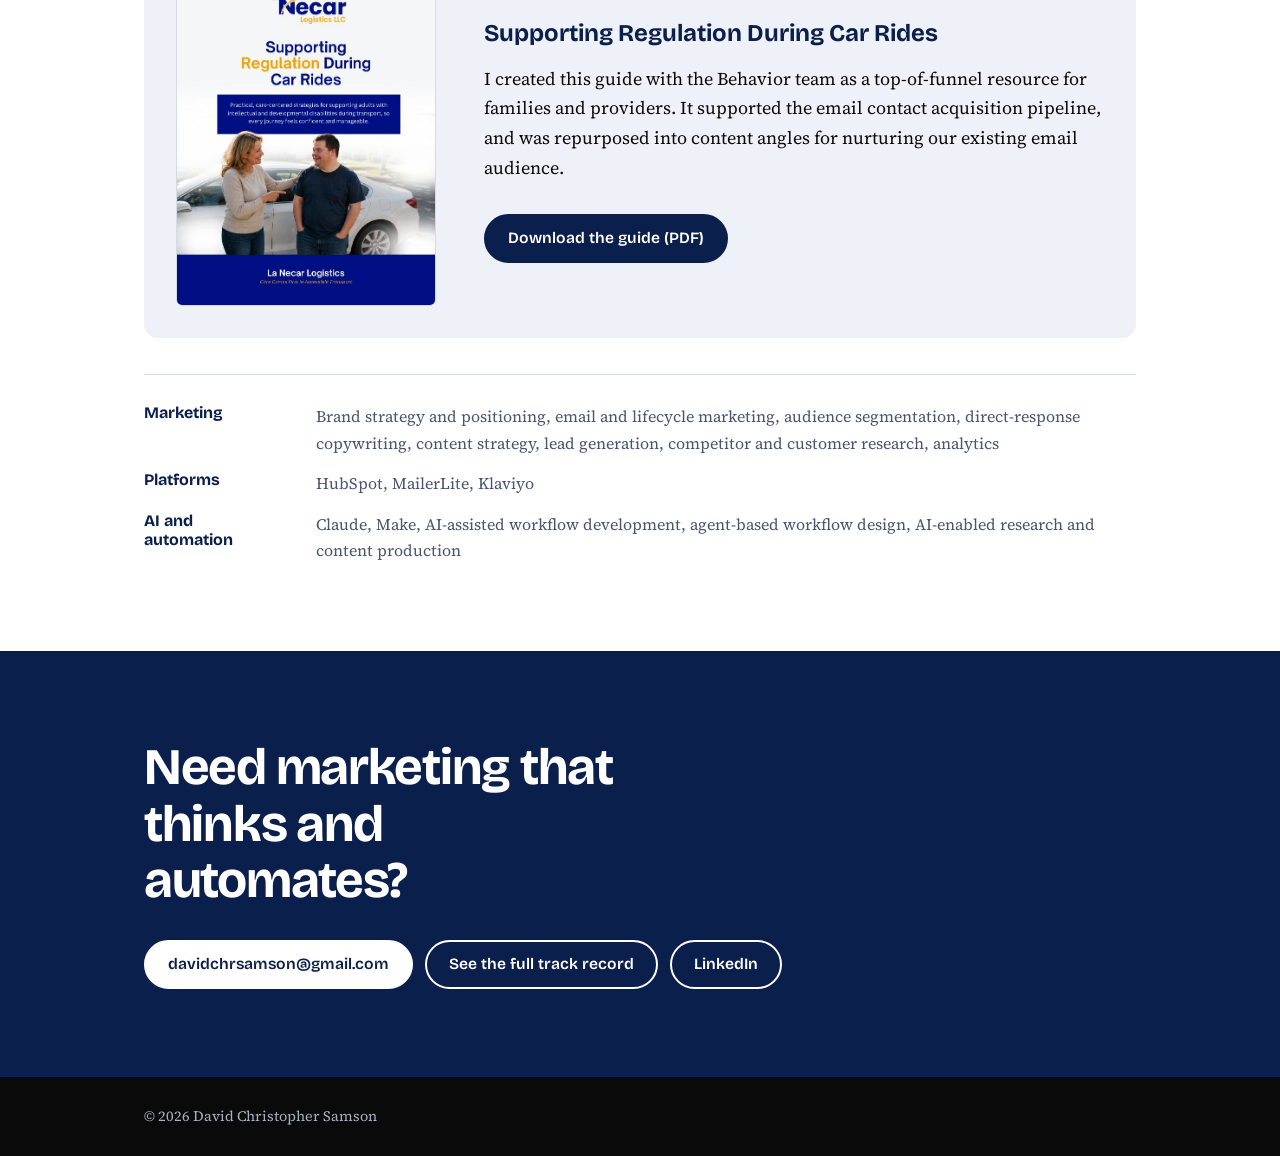
==== commit 9be98e46: "Add files via upload" ====
--- a/index.html
+++ b/index.html
@@ -6,7 +6,7 @@
 <title>David Christopher Samson | Marketing Strategist who builds with AI</title>
 <meta name="description" content="Brand and email marketing strategist who uses AI to turn manual marketing work into systems that run. Case studies in market expansion, brand positioning and AI-built tools.">
 <meta property="og:title" content="David Christopher Samson | Marketing Strategist who builds with AI">
-<meta property="og:image" content="assets/david.jpg">
+<meta property="og:image" content="david.jpg">
 <link rel="icon" href="data:image/svg+xml,<svg xmlns=%22http://www.w3.org/2000/svg%22 viewBox=%220 0 100 100%22><text y=%22.9em%22 font-size=%2290%22>✍️</text></svg>">
 <link rel="preconnect" href="https://fonts.googleapis.com"><link rel="preconnect" href="https://fonts.gstatic.com" crossorigin>
 <link href="https://fonts.googleapis.com/css2?family=Bricolage+Grotesque:opsz,wght@12..96,500;12..96,700&family=Source+Serif+4:opsz,wght@8..60,400;8..60,600&display=swap" rel="stylesheet">
@@ -26,7 +26,7 @@
 <p class="lede">I’m David, a brand and email strategist. I get inside your operation to learn who you really serve, then turn that into positioning and campaigns that bring in qualified enquiries. AI takes on the slow work, like list building, audience research and reporting, so your brand reaches new markets faster, wakes up dormant contacts and catches problems before they cost you.</p>
 <div class="cta"><a class="btn primary" href="#work">Explore the three case studies below that show how I work</a><a class="btn" href="mailto:davidchrsamson@gmail.com">Email me</a></div>
 </div>
-<img class="photo" src="assets/david.jpg" alt="Portrait of David Christopher Samson in a navy suit">
+<img class="photo" src="david.jpg" alt="Portrait of David Christopher Samson in a navy suit">
 </div>
 </div>
 
@@ -101,11 +101,11 @@
 <section id="proof"><div class="wrap">
 <h2>The guide that fed our email pipeline</h2>
 <div class="proof">
-<img src="assets/guide-cover.jpg" alt="Cover of the guide Supporting Regulation During Car Rides">
+<img src="guide-cover.jpg" alt="Cover of the guide Supporting Regulation During Car Rides">
 <div>
 <h3>Supporting Regulation During Car Rides</h3>
 <p>I created this guide with the Behavior team as a top-of-funnel resource for families and providers. It supported the email contact acquisition pipeline, and was repurposed into content angles for nurturing our existing email audience.</p>
-<div class="cta"><a class="btn primary" href="assets/supporting-regulation-during-car-rides.pdf" download>Download the guide (PDF)</a></div>
+<div class="cta"><a class="btn primary" href="supporting-regulation-during-car-rides.pdf" download>Download the guide (PDF)</a></div>
 </div></div>
 <dl class="skills">
 <dt>Marketing</dt><dd>Brand strategy and positioning, email and lifecycle marketing, audience segmentation, direct-response copywriting, content strategy, lead generation, competitor and customer research, analytics</dd>
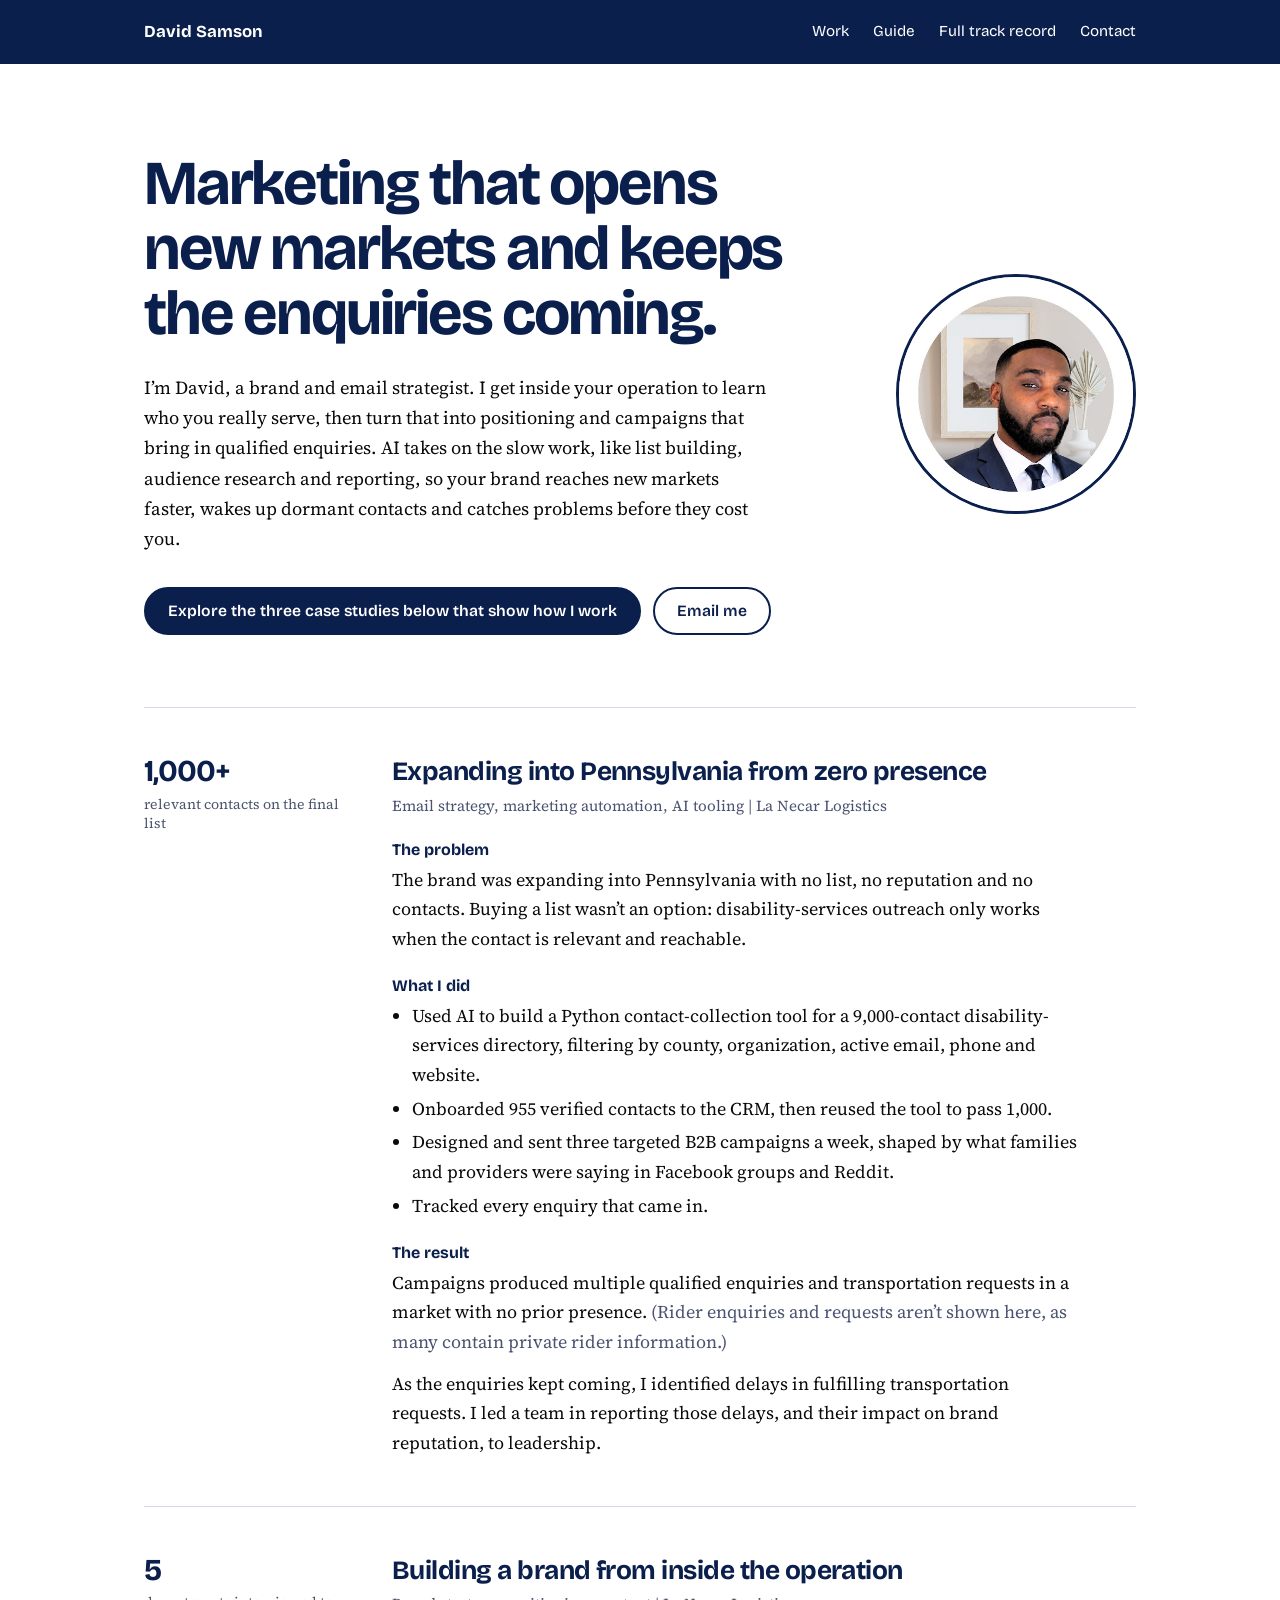
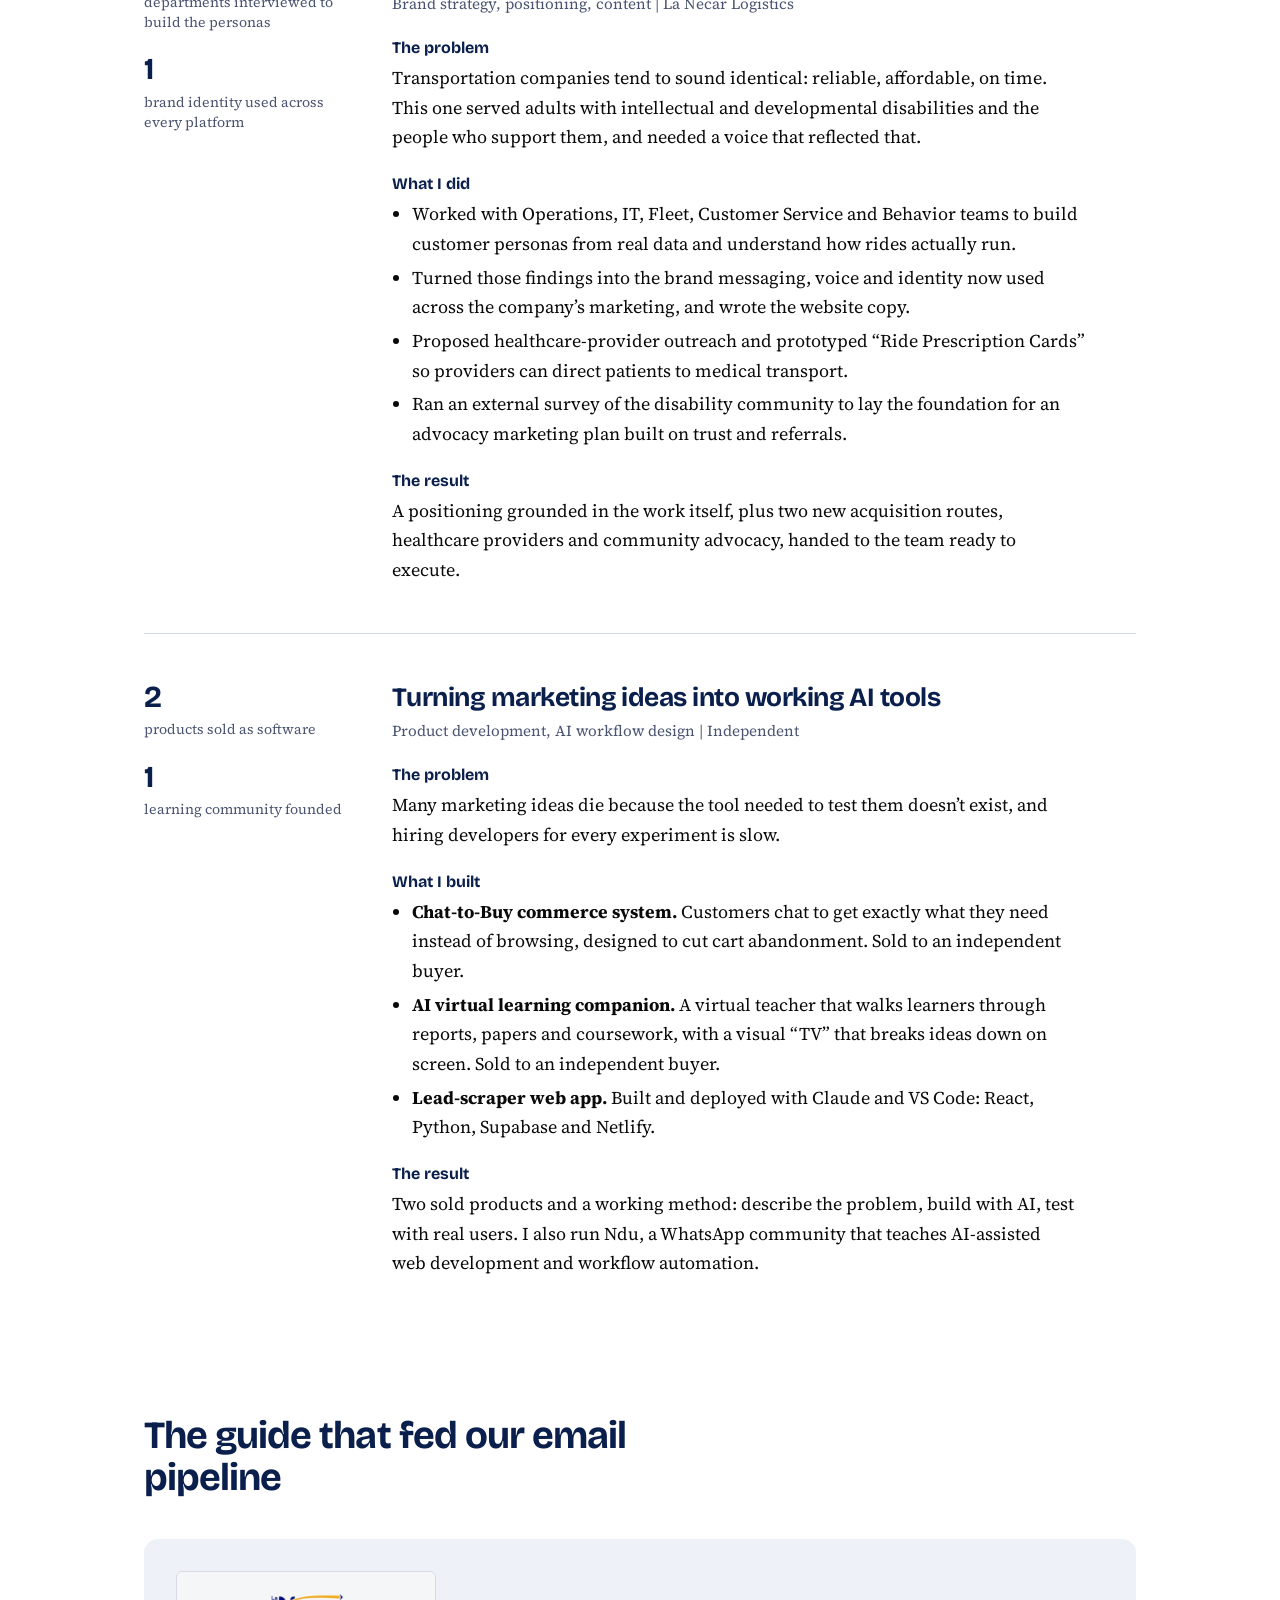
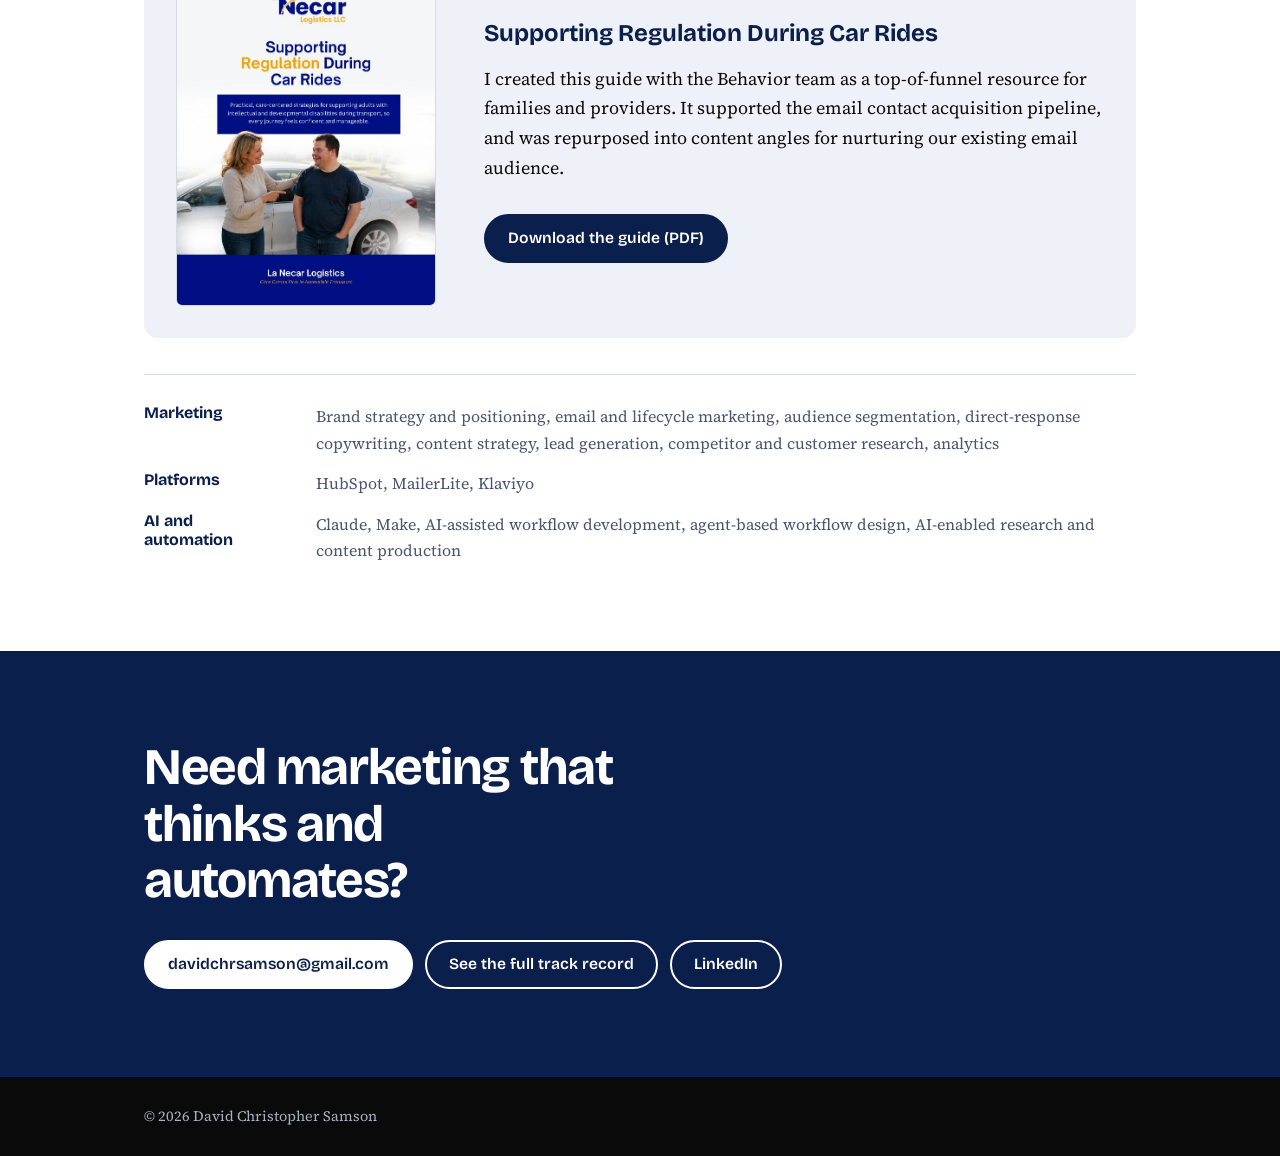
==== commit 9e79ba51: "Add files via upload" ====
--- a/index.html
+++ b/index.html
@@ -15,7 +15,7 @@
 <body>
 <header class="top"><div class="wrap">
 <a class="brand" href="#top">David Samson</a>
-<nav aria-label="Main"><a href="#work">Work</a><a href="#proof">Credibility</a><a href="achievements.html">Full track record</a><a href="#contact">Contact</a></nav>
+<nav aria-label="Main"><a href="#work">Work</a><a href="#proof">Guide</a><a href="achievements.html">Full track record</a><a href="#contact">Contact</a></nav>
 </div></header>
 
 <main id="top">
--- a/styles.css
+++ b/styles.css
@@ -52,4 +52,4 @@
 .role-row .org{color:var(--mute);margin-bottom:14px;font-size:.98rem}
 .role-row ul{padding-left:1.1em;max-width:42em}.role-row li{margin:8px 0}
 @media (max-width:760px){body{font-size:17px}.hero{grid-template-columns:1fr;padding-top:48px;gap:32px}.hero .photo{width:132px;height:132px;order:-1}
-.case,.role-row,.proof,.skills{grid-template-columns:1fr;gap:18px}.case aside{display:flex;flex-wrap:wrap;gap:0 28px}nav{gap:14px;font-size:.88rem}section{padding-top:64px}.contact{padding:64px 0}}
+.case,.role-row,.proof,.skills{grid-template-columns:1fr;gap:18px}.case aside{display:flex;flex-wrap:wrap;gap:0 28px}header.top{position:static}header.top .wrap{height:auto;flex-direction:column;align-items:flex-start;gap:4px;padding-top:14px;padding-bottom:14px}nav{width:100%;justify-content:space-between;gap:8px;font-size:.84rem}section{padding-top:64px}.contact{padding:64px 0}}
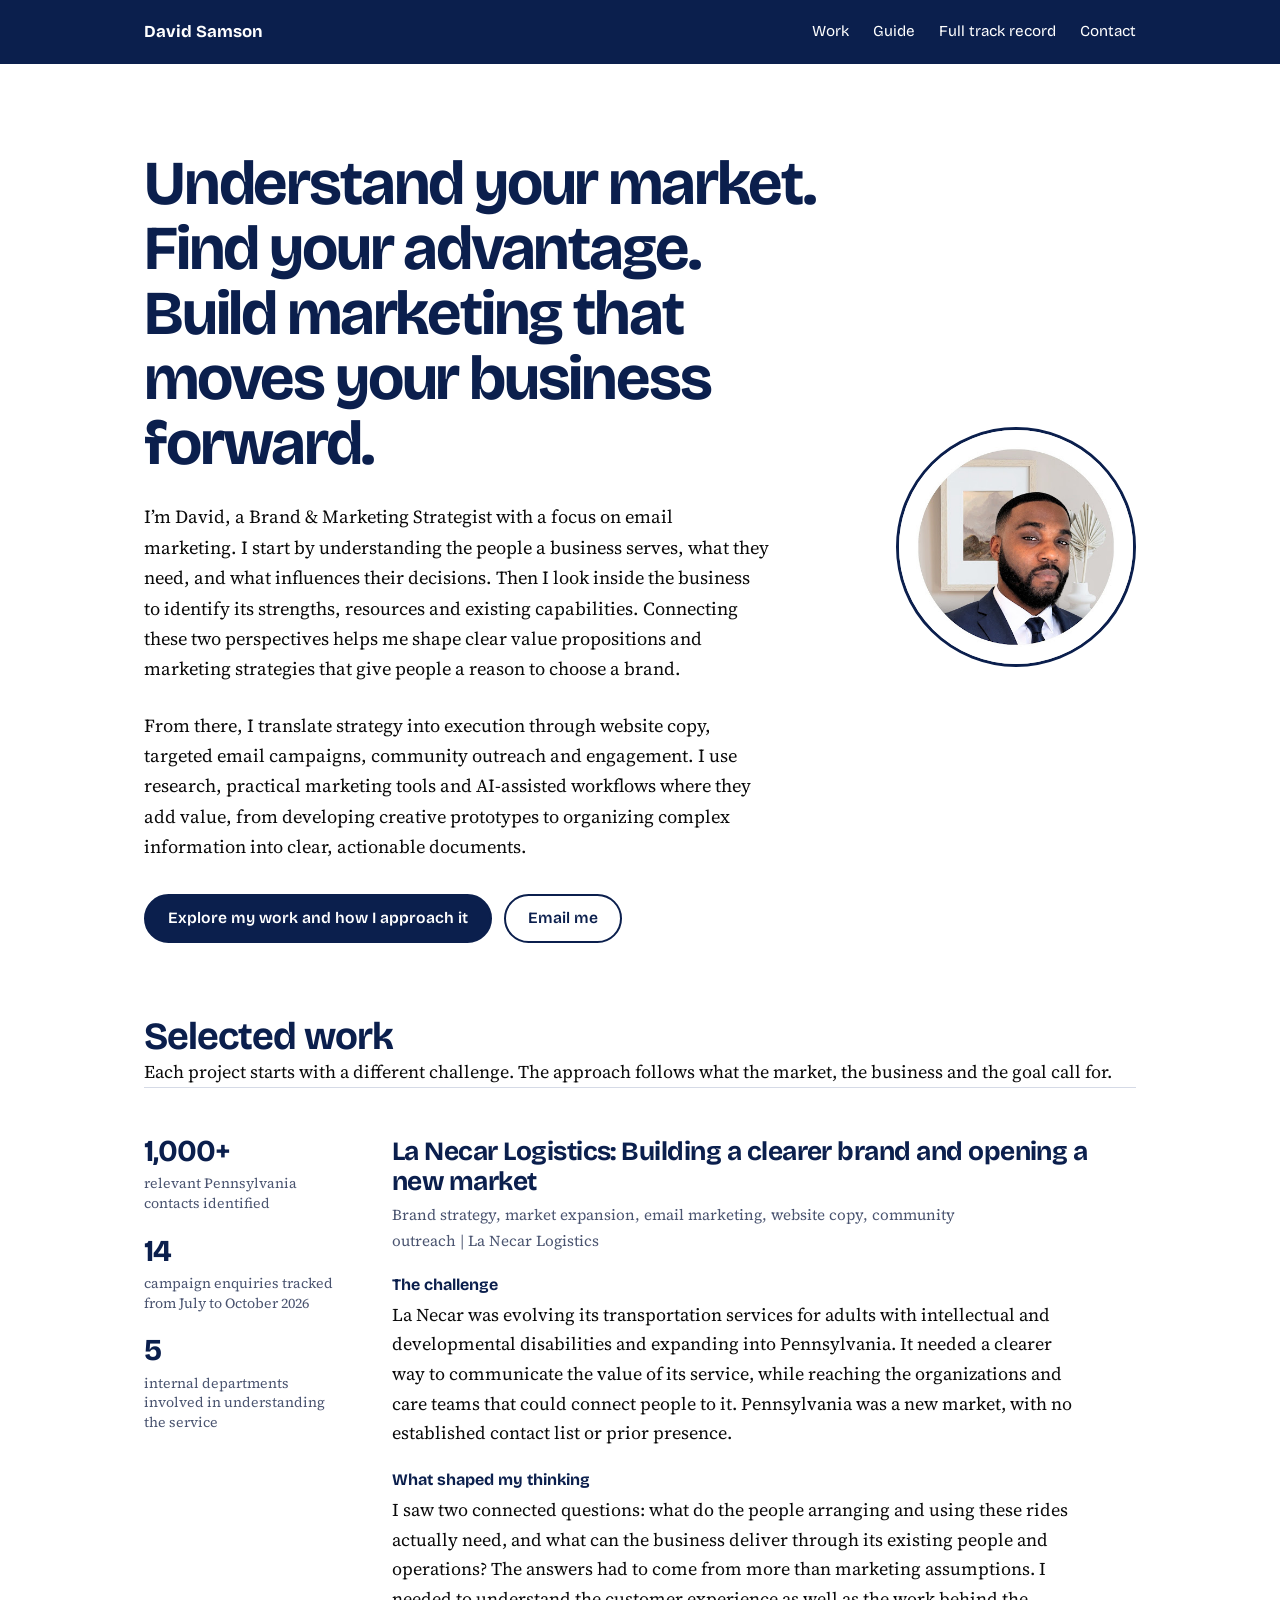
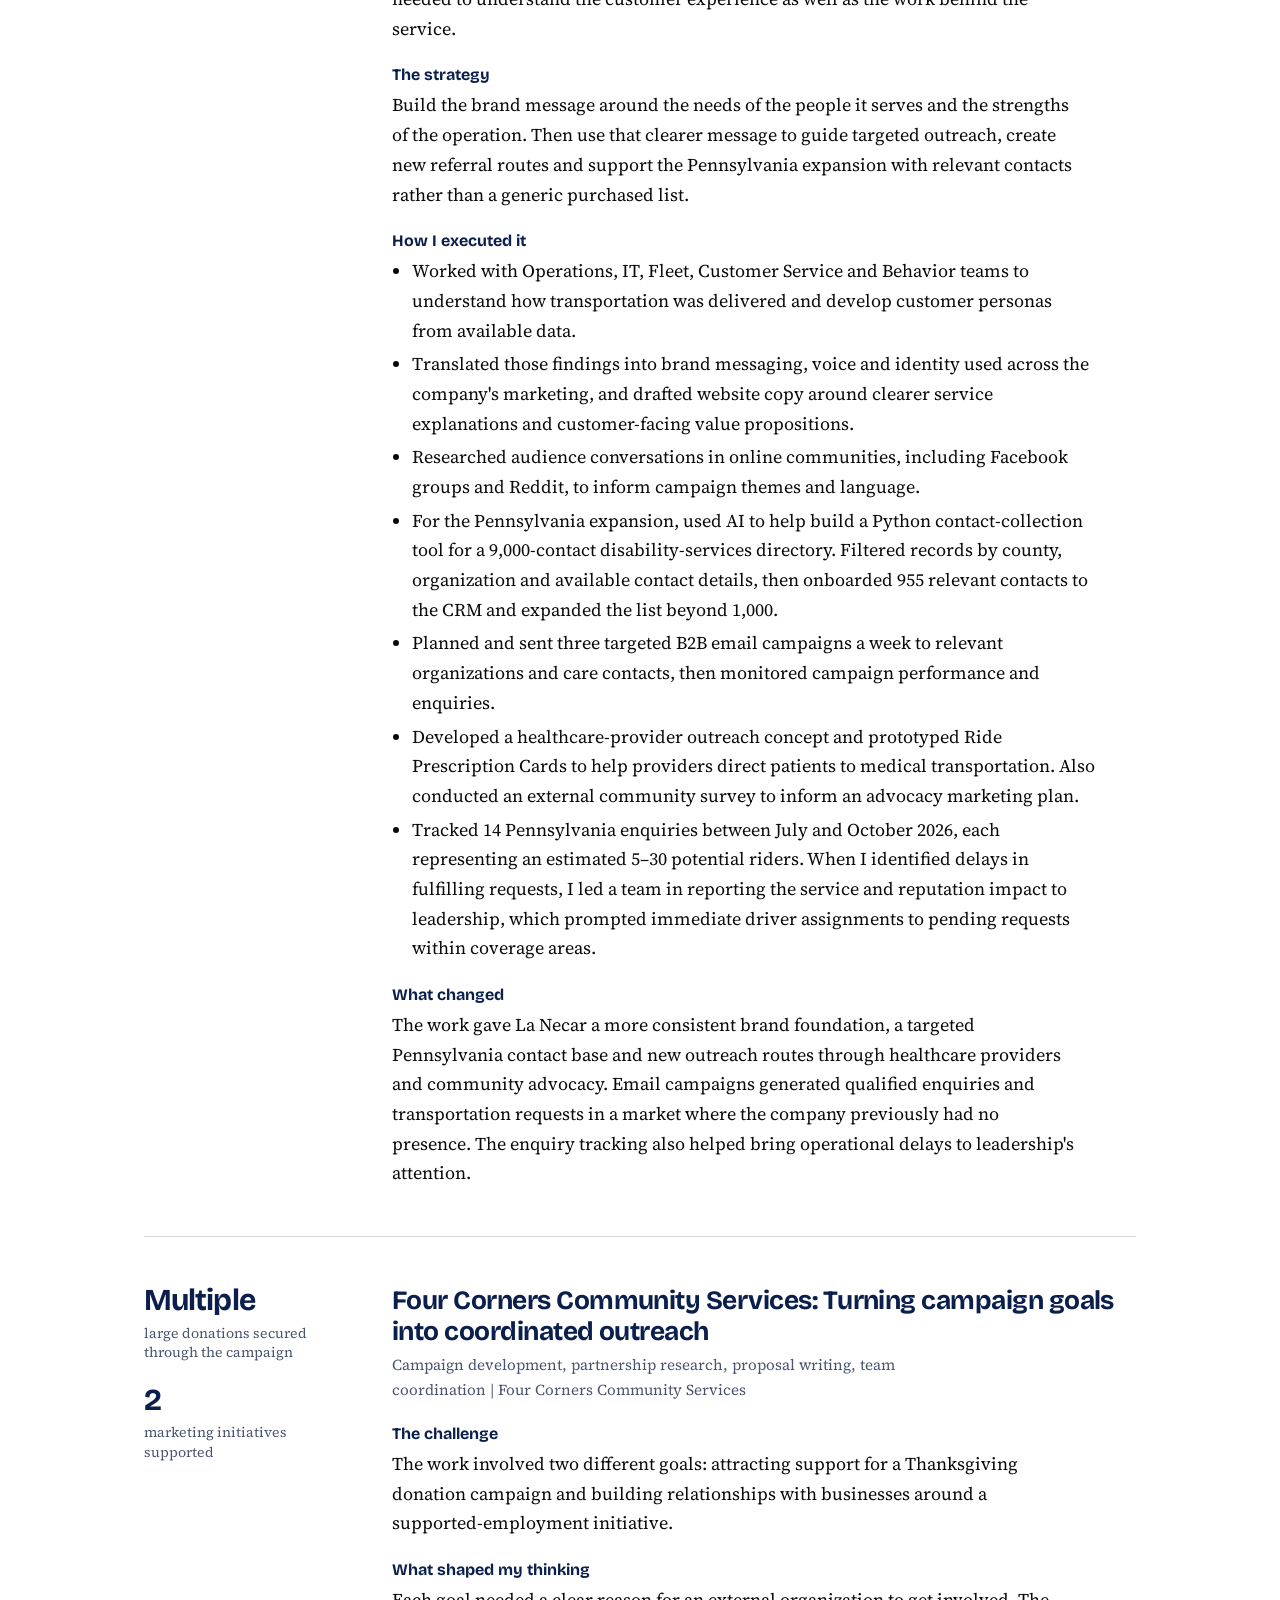
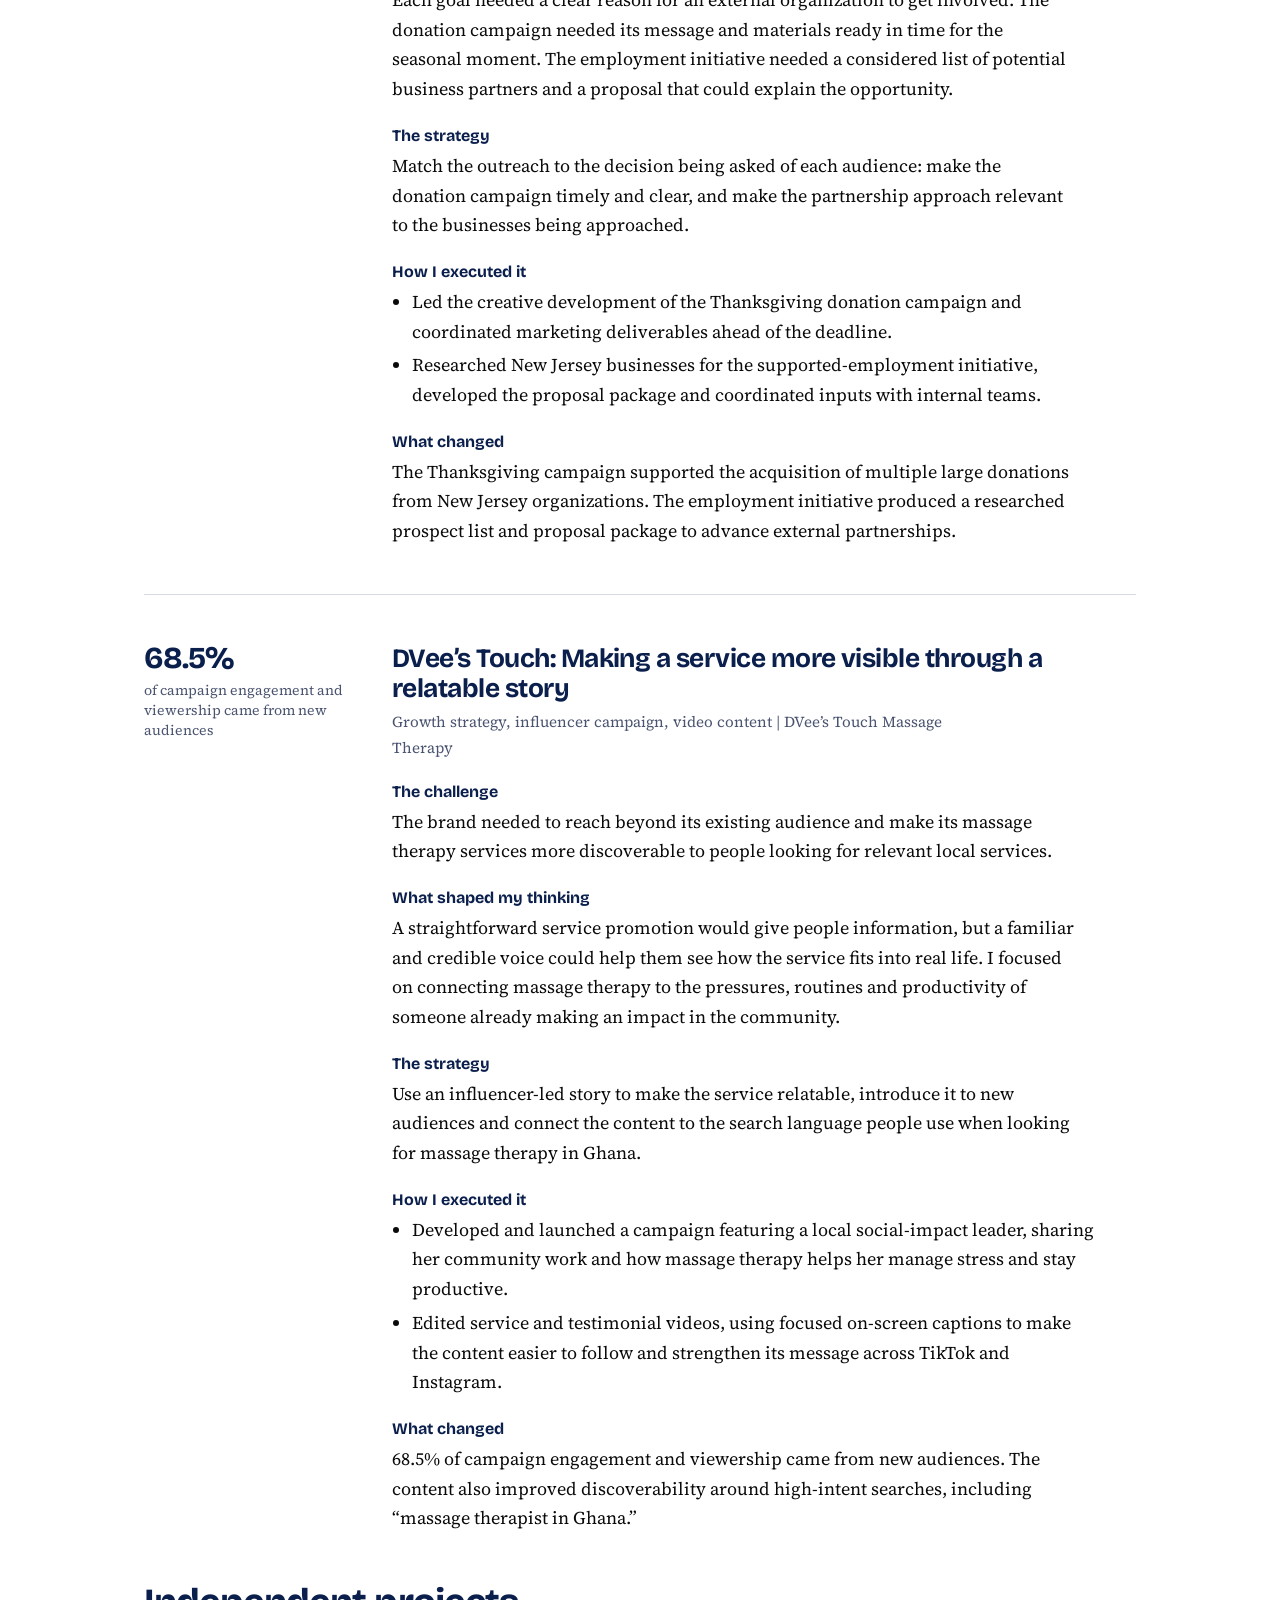
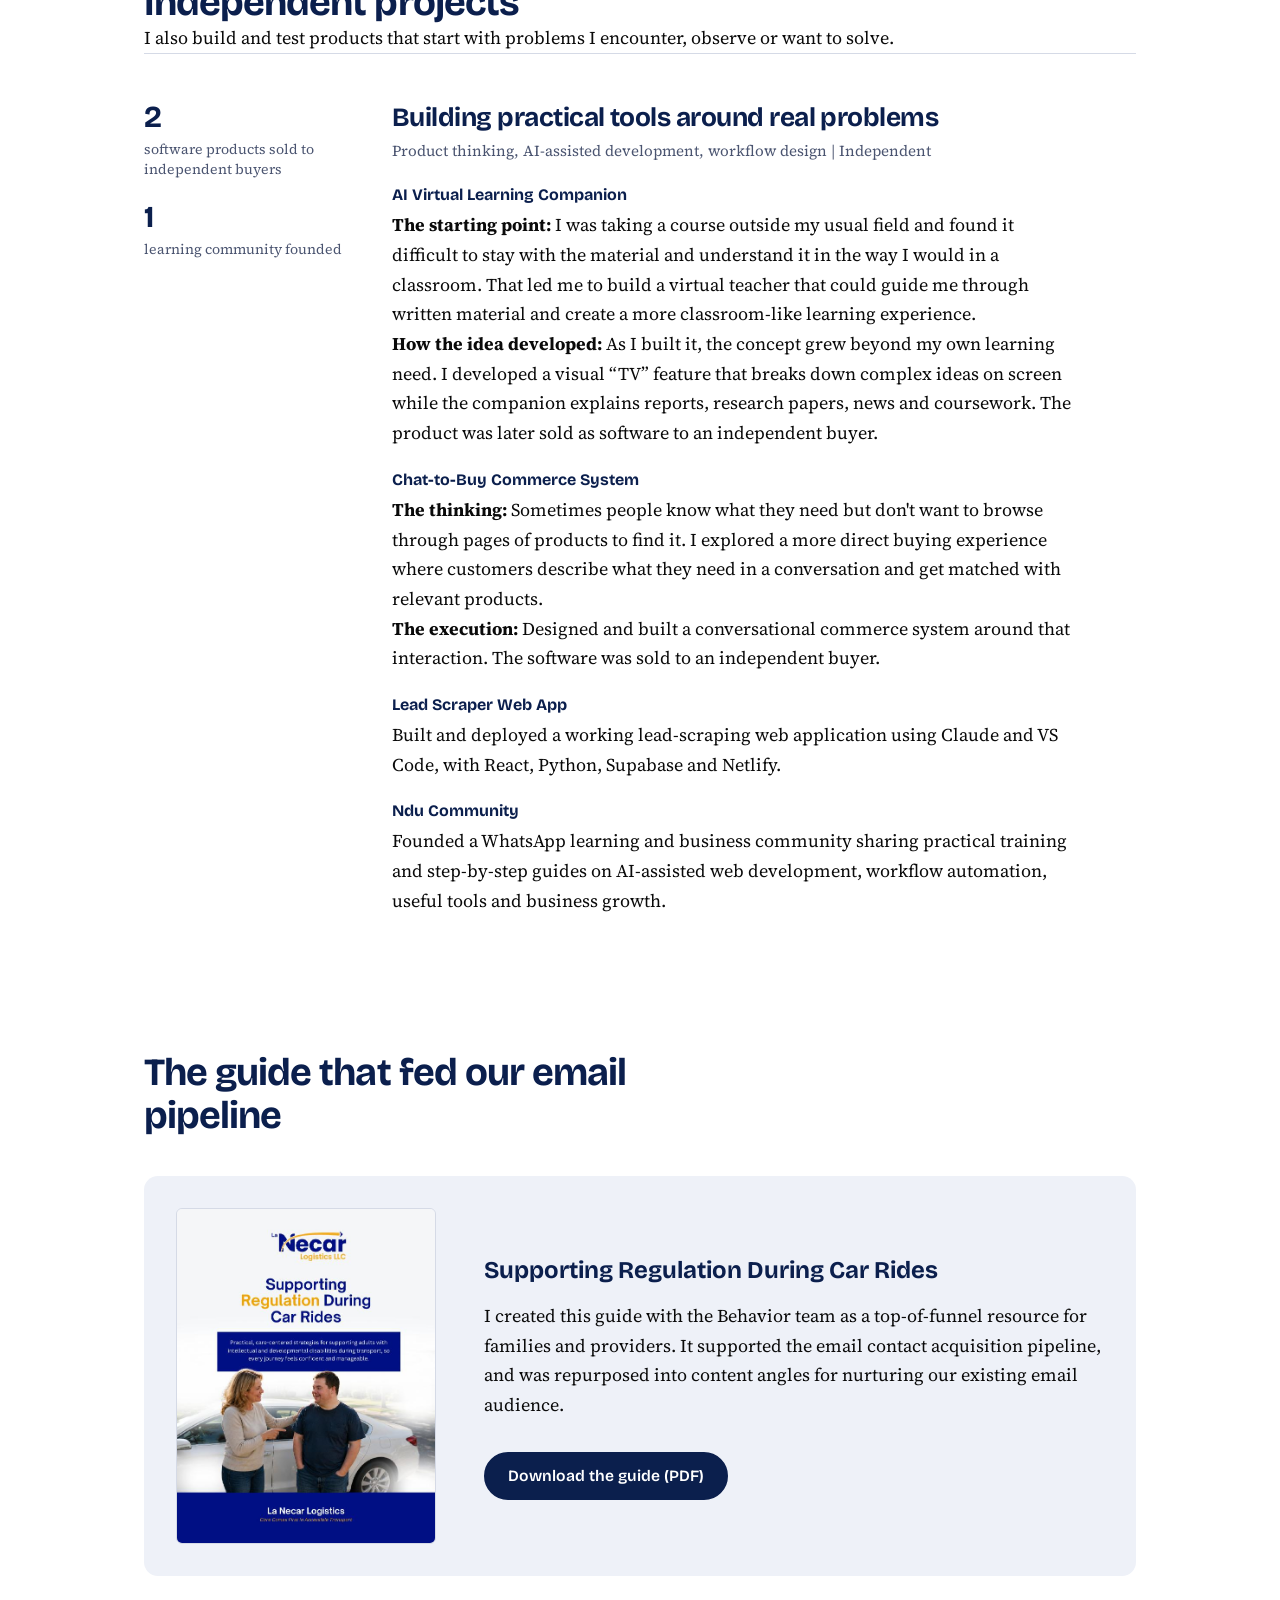
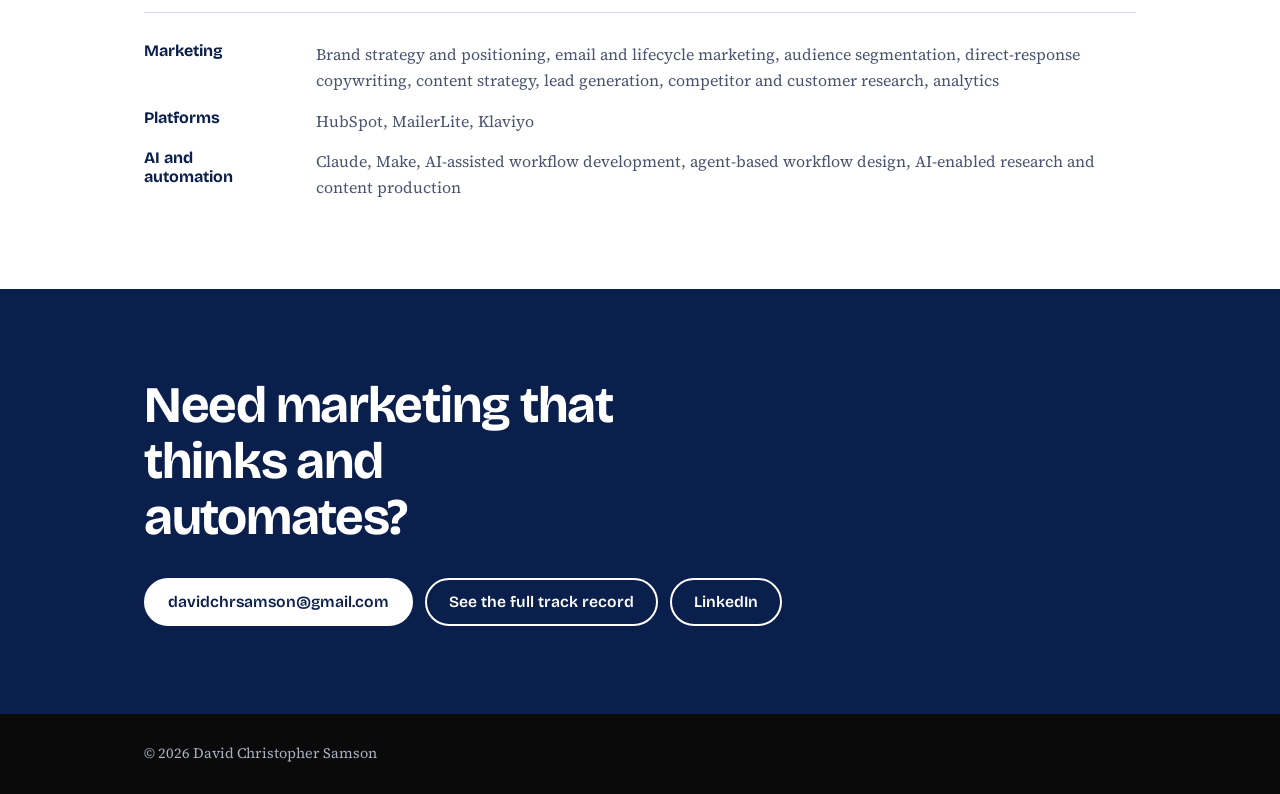
==== commit 5f5776be: "Add files via upload" ====
--- a/index.html
+++ b/index.html
@@ -22,77 +22,116 @@
 <div class="wrap">
 <div class="hero">
 <div>
-<h1>Marketing that opens new markets and keeps the enquiries coming.</h1>
-<p class="lede">I’m David, a brand and email strategist. I get inside your operation to learn who you really serve, then turn that into positioning and campaigns that bring in qualified enquiries. AI takes on the slow work, like list building, audience research and reporting, so your brand reaches new markets faster, wakes up dormant contacts and catches problems before they cost you.</p>
-<div class="cta"><a class="btn primary" href="#work">Explore the three case studies below that show how I work</a><a class="btn" href="mailto:davidchrsamson@gmail.com">Email me</a></div>
+<h1>Understand your market. Find your advantage. Build marketing that moves your business forward.</h1>
+<p class="lede">I’m David, a Brand &amp; Marketing Strategist with a focus on email marketing. I start by understanding the people a business serves, what they need, and what influences their decisions. Then I look inside the business to identify its strengths, resources and existing capabilities. Connecting these two perspectives helps me shape clear value propositions and marketing strategies that give people a reason to choose a brand.</p>
+<p class="lede">From there, I translate strategy into execution through website copy, targeted email campaigns, community outreach and engagement. I use research, practical marketing tools and AI-assisted workflows where they add value, from developing creative prototypes to organizing complex information into clear, actionable documents.</p>
+<div class="cta"><a class="btn primary" href="#work">Explore my work and how I approach it</a><a class="btn" href="mailto:davidchrsamson@gmail.com">Email me</a></div>
 </div>
 <img class="photo" src="david.jpg" alt="Portrait of David Christopher Samson in a navy suit">
 </div>
 </div>
 
 <section id="work"><div class="wrap">
+<h2>Selected work</h2>
+<p class="lede">Each project starts with a different challenge. The approach follows what the market, the business and the goal call for.</p>
+
 <article class="case">
 <aside>
-<div class="fig"><b>1,000+</b><span>relevant contacts on the final list</span></div>
+<div class="fig"><b>1,000+</b><span>relevant Pennsylvania contacts identified</span></div>
+<div class="fig"><b>14</b><span>campaign enquiries tracked from July to October 2026</span></div>
+<div class="fig"><b>5</b><span>internal departments involved in understanding the service</span></div>
 </aside>
 <div>
-<h3>Expanding into Pennsylvania from zero presence</h3>
-<p class="role">Email strategy, marketing automation, AI tooling | La Necar Logistics</p>
-<h4>The problem</h4>
-<p>The brand was expanding into Pennsylvania with no list, no reputation and no contacts. Buying a list wasn’t an option: disability-services outreach only works when the contact is relevant and reachable.</p>
-<h4>What I did</h4>
+<h3>La Necar Logistics: Building a clearer brand and opening a new market</h3>
+<p class="role">Brand strategy, market expansion, email marketing, website copy, community outreach | La Necar Logistics</p>
+<h4>The challenge</h4>
+<p>La Necar was evolving its transportation services for adults with intellectual and developmental disabilities and expanding into Pennsylvania. It needed a clearer way to communicate the value of its service, while reaching the organizations and care teams that could connect people to it. Pennsylvania was a new market, with no established contact list or prior presence.</p>
+<h4>What shaped my thinking</h4>
+<p>I saw two connected questions: what do the people arranging and using these rides actually need, and what can the business deliver through its existing people and operations? The answers had to come from more than marketing assumptions. I needed to understand the customer experience as well as the work behind the service.</p>
+<h4>The strategy</h4>
+<p>Build the brand message around the needs of the people it serves and the strengths of the operation. Then use that clearer message to guide targeted outreach, create new referral routes and support the Pennsylvania expansion with relevant contacts rather than a generic purchased list.</p>
+<h4>How I executed it</h4>
 <ul>
-<li>Used AI to build a Python contact-collection tool for a 9,000-contact disability-services directory, filtering by county, organization, active email, phone and website.</li>
-<li>Onboarded 955 verified contacts to the CRM, then reused the tool to pass 1,000.</li>
-<li>Designed and sent three targeted B2B campaigns a week, shaped by what families and providers were saying in Facebook groups and Reddit.</li>
-<li>Tracked every enquiry that came in.</li>
+<li>Worked with Operations, IT, Fleet, Customer Service and Behavior teams to understand how transportation was delivered and develop customer personas from available data.</li>
+<li>Translated those findings into brand messaging, voice and identity used across the company's marketing, and drafted website copy around clearer service explanations and customer-facing value propositions.</li>
+<li>Researched audience conversations in online communities, including Facebook groups and Reddit, to inform campaign themes and language.</li>
+<li>For the Pennsylvania expansion, used AI to help build a Python contact-collection tool for a 9,000-contact disability-services directory. Filtered records by county, organization and available contact details, then onboarded 955 relevant contacts to the CRM and expanded the list beyond 1,000.</li>
+<li>Planned and sent three targeted B2B email campaigns a week to relevant organizations and care contacts, then monitored campaign performance and enquiries.</li>
+<li>Developed a healthcare-provider outreach concept and prototyped Ride Prescription Cards to help providers direct patients to medical transportation. Also conducted an external community survey to inform an advocacy marketing plan.</li>
+<li>Tracked 14 Pennsylvania enquiries between July and October 2026, each representing an estimated 5–30 potential riders. When I identified delays in fulfilling requests, I led a team in reporting the service and reputation impact to leadership, which prompted immediate driver assignments to pending requests within coverage areas.</li>
 </ul>
-<h4>The result</h4>
-<p>Campaigns produced multiple qualified enquiries and transportation requests in a market with no prior presence. <span style="color:var(--mute)">(Rider enquiries and requests aren’t shown here, as many contain private rider information.)</span></p>
-<p style="margin-top:12px">As the enquiries kept coming, I identified delays in fulfilling transportation requests. I led a team in reporting those delays, and their impact on brand reputation, to leadership.</p>
+<h4>What changed</h4>
+<p>The work gave La Necar a more consistent brand foundation, a targeted Pennsylvania contact base and new outreach routes through healthcare providers and community advocacy. Email campaigns generated qualified enquiries and transportation requests in a market where the company previously had no presence. The enquiry tracking also helped bring operational delays to leadership's attention.</p>
 </div>
 </article>
 
 <article class="case">
 <aside>
-<div class="fig"><b>5</b><span>departments interviewed to build the personas</span></div>
-<div class="fig"><b>1</b><span>brand identity used across every platform</span></div>
+<div class="fig"><b>Multiple</b><span>large donations secured through the campaign</span></div>
+<div class="fig"><b>2</b><span>marketing initiatives supported</span></div>
 </aside>
 <div>
-<h3>Building a brand from inside the operation</h3>
-<p class="role">Brand strategy, positioning, content | La Necar Logistics</p>
-<h4>The problem</h4>
-<p>Transportation companies tend to sound identical: reliable, affordable, on time. This one served adults with intellectual and developmental disabilities and the people who support them, and needed a voice that reflected that.</p>
-<h4>What I did</h4>
+<h3>Four Corners Community Services: Turning campaign goals into coordinated outreach</h3>
+<p class="role">Campaign development, partnership research, proposal writing, team coordination | Four Corners Community Services</p>
+<h4>The challenge</h4>
+<p>The work involved two different goals: attracting support for a Thanksgiving donation campaign and building relationships with businesses around a supported-employment initiative.</p>
+<h4>What shaped my thinking</h4>
+<p>Each goal needed a clear reason for an external organization to get involved. The donation campaign needed its message and materials ready in time for the seasonal moment. The employment initiative needed a considered list of potential business partners and a proposal that could explain the opportunity.</p>
+<h4>The strategy</h4>
+<p>Match the outreach to the decision being asked of each audience: make the donation campaign timely and clear, and make the partnership approach relevant to the businesses being approached.</p>
+<h4>How I executed it</h4>
 <ul>
-<li>Worked with Operations, IT, Fleet, Customer Service and Behavior teams to build customer personas from real data and understand how rides actually run.</li>
-<li>Turned those findings into the brand messaging, voice and identity now used across the company’s marketing, and wrote the website copy.</li>
-<li>Proposed healthcare-provider outreach and prototyped “Ride Prescription Cards” so providers can direct patients to medical transport.</li>
-<li>Ran an external survey of the disability community to lay the foundation for an advocacy marketing plan built on trust and referrals.</li>
+<li>Led the creative development of the Thanksgiving donation campaign and coordinated marketing deliverables ahead of the deadline.</li>
+<li>Researched New Jersey businesses for the supported-employment initiative, developed the proposal package and coordinated inputs with internal teams.</li>
 </ul>
-<h4>The result</h4>
-<p>A positioning grounded in the work itself, plus two new acquisition routes, healthcare providers and community advocacy, handed to the team ready to execute.</p>
+<h4>What changed</h4>
+<p>The Thanksgiving campaign supported the acquisition of multiple large donations from New Jersey organizations. The employment initiative produced a researched prospect list and proposal package to advance external partnerships.</p>
 </div>
 </article>
 
 <article class="case">
 <aside>
-<div class="fig"><b>2</b><span>products sold as software</span></div>
+<div class="fig"><b>68.5%</b><span>of campaign engagement and viewership came from new audiences</span></div>
+</aside>
+<div>
+<h3>DVee’s Touch: Making a service more visible through a relatable story</h3>
+<p class="role">Growth strategy, influencer campaign, video content | DVee’s Touch Massage Therapy</p>
+<h4>The challenge</h4>
+<p>The brand needed to reach beyond its existing audience and make its massage therapy services more discoverable to people looking for relevant local services.</p>
+<h4>What shaped my thinking</h4>
+<p>A straightforward service promotion would give people information, but a familiar and credible voice could help them see how the service fits into real life. I focused on connecting massage therapy to the pressures, routines and productivity of someone already making an impact in the community.</p>
+<h4>The strategy</h4>
+<p>Use an influencer-led story to make the service relatable, introduce it to new audiences and connect the content to the search language people use when looking for massage therapy in Ghana.</p>
+<h4>How I executed it</h4>
+<ul>
+<li>Developed and launched a campaign featuring a local social-impact leader, sharing her community work and how massage therapy helps her manage stress and stay productive.</li>
+<li>Edited service and testimonial videos, using focused on-screen captions to make the content easier to follow and strengthen its message across TikTok and Instagram.</li>
+</ul>
+<h4>What changed</h4>
+<p>68.5% of campaign engagement and viewership came from new audiences. The content also improved discoverability around high-intent searches, including “massage therapist in Ghana.”</p>
+</div>
+</article>
+
+<h2>Independent projects</h2>
+<p class="lede">I also build and test products that start with problems I encounter, observe or want to solve.</p>
+<article class="case">
+<aside>
+<div class="fig"><b>2</b><span>software products sold to independent buyers</span></div>
 <div class="fig"><b>1</b><span>learning community founded</span></div>
 </aside>
 <div>
-<h3>Turning marketing ideas into working AI tools</h3>
-<p class="role">Product development, AI workflow design | Independent</p>
-<h4>The problem</h4>
-<p>Many marketing ideas die because the tool needed to test them doesn’t exist, and hiring developers for every experiment is slow.</p>
-<h4>What I built</h4>
-<ul>
-<li><strong>Chat-to-Buy commerce system.</strong> Customers chat to get exactly what they need instead of browsing, designed to cut cart abandonment. Sold to an independent buyer.</li>
-<li><strong>AI virtual learning companion.</strong> A virtual teacher that walks learners through reports, papers and coursework, with a visual “TV” that breaks ideas down on screen. Sold to an independent buyer.</li>
-<li><strong>Lead-scraper web app.</strong> Built and deployed with Claude and VS Code: React, Python, Supabase and Netlify.</li>
-</ul>
-<h4>The result</h4>
-<p>Two sold products and a working method: describe the problem, build with AI, test with real users. I also run Ndu, a WhatsApp community that teaches AI-assisted web development and workflow automation.</p>
+<h3>Building practical tools around real problems</h3>
+<p class="role">Product thinking, AI-assisted development, workflow design | Independent</p>
+<h4>AI Virtual Learning Companion</h4>
+<p><strong>The starting point:</strong> I was taking a course outside my usual field and found it difficult to stay with the material and understand it in the way I would in a classroom. That led me to build a virtual teacher that could guide me through written material and create a more classroom-like learning experience.</p>
+<p><strong>How the idea developed:</strong> As I built it, the concept grew beyond my own learning need. I developed a visual “TV” feature that breaks down complex ideas on screen while the companion explains reports, research papers, news and coursework. The product was later sold as software to an independent buyer.</p>
+<h4>Chat-to-Buy Commerce System</h4>
+<p><strong>The thinking:</strong> Sometimes people know what they need but don't want to browse through pages of products to find it. I explored a more direct buying experience where customers describe what they need in a conversation and get matched with relevant products.</p>
+<p><strong>The execution:</strong> Designed and built a conversational commerce system around that interaction. The software was sold to an independent buyer.</p>
+<h4>Lead Scraper Web App</h4>
+<p>Built and deployed a working lead-scraping web application using Claude and VS Code, with React, Python, Supabase and Netlify.</p>
+<h4>Ndu Community</h4>
+<p>Founded a WhatsApp learning and business community sharing practical training and step-by-step guides on AI-assisted web development, workflow automation, useful tools and business growth.</p>
 </div>
 </article>
 
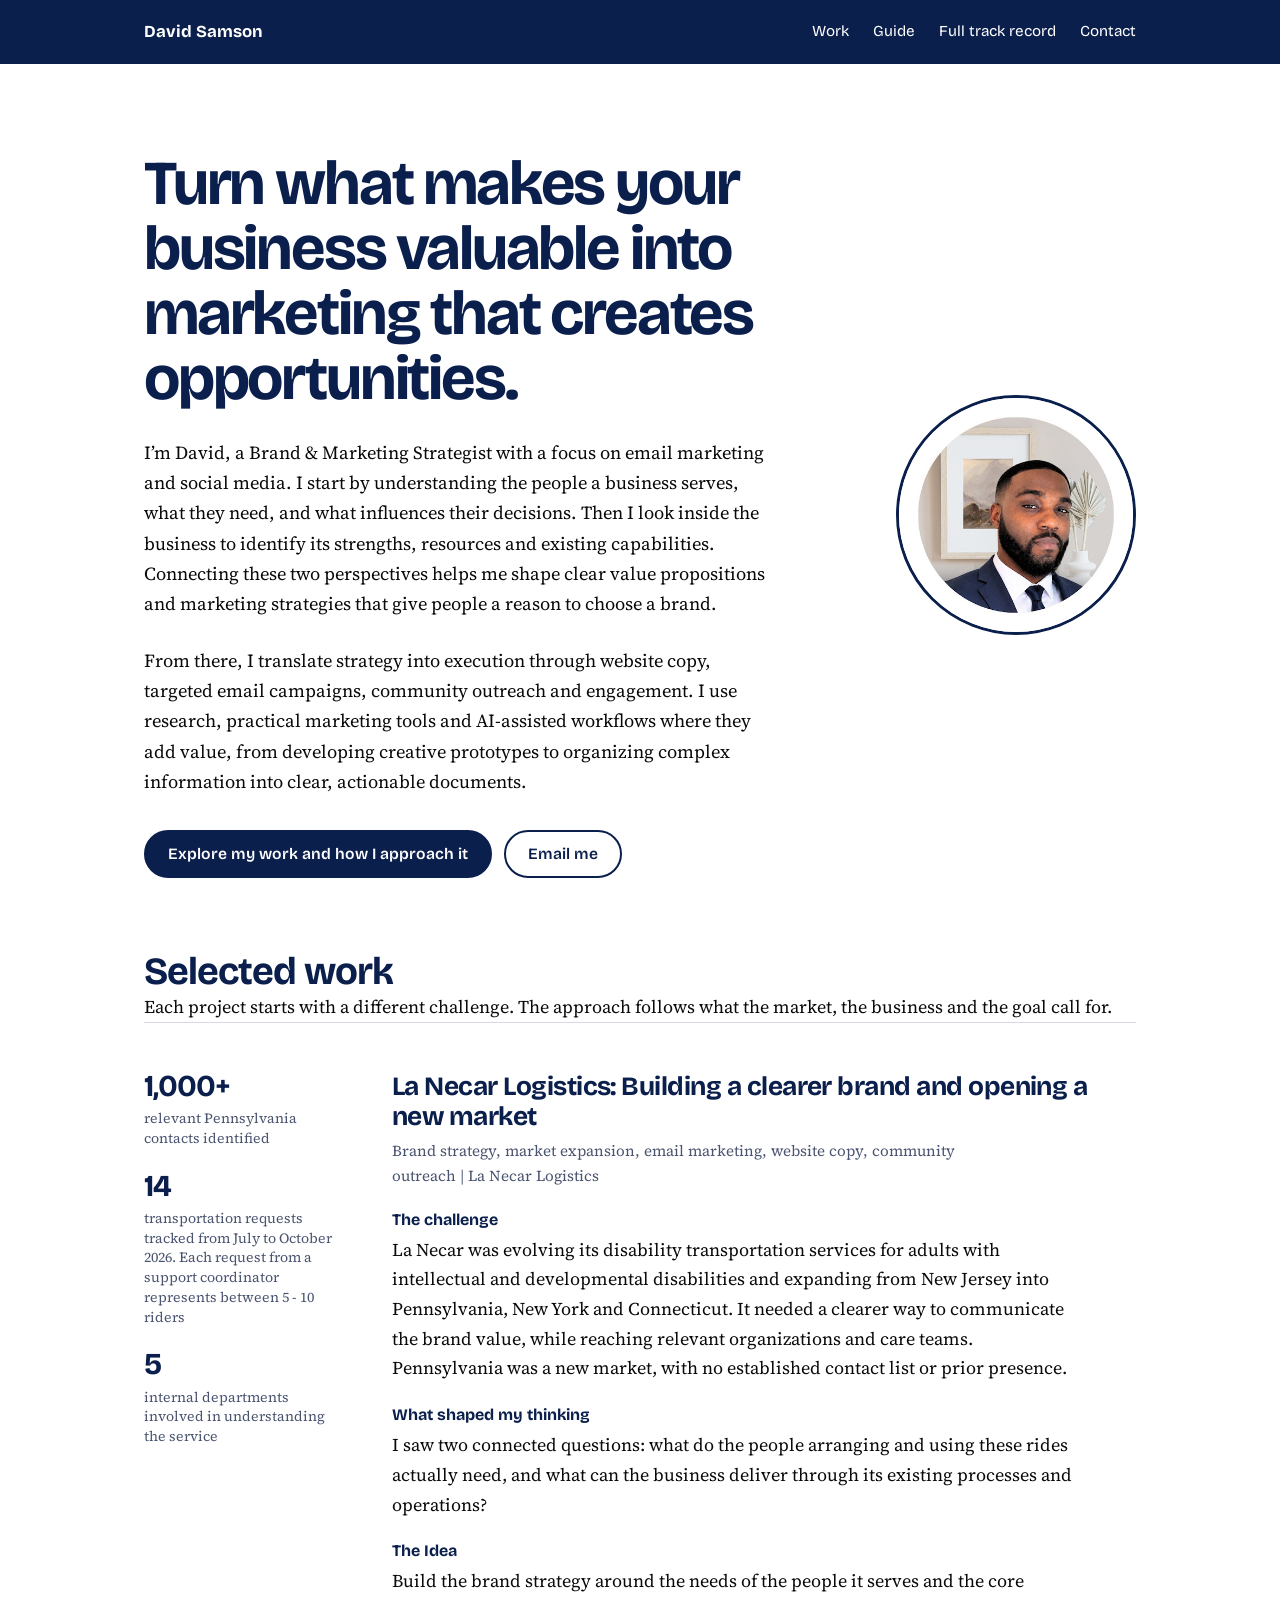
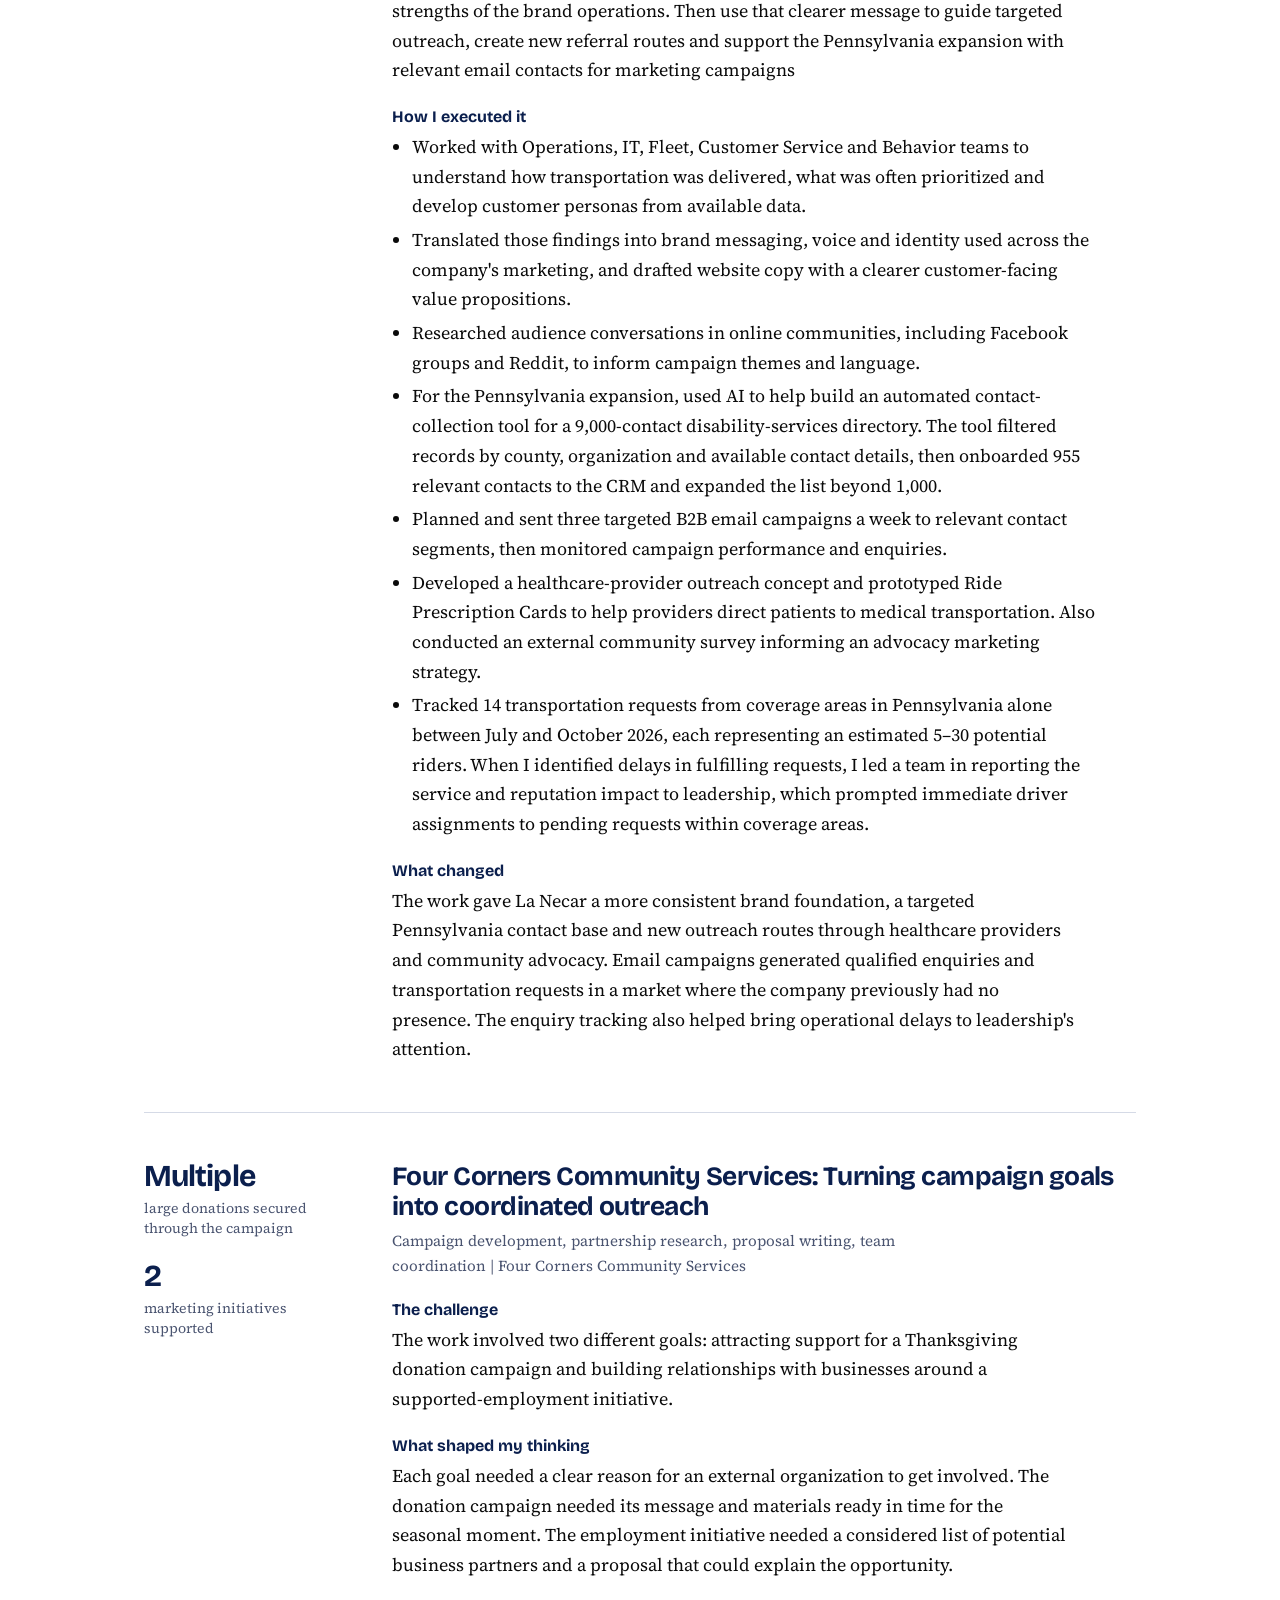
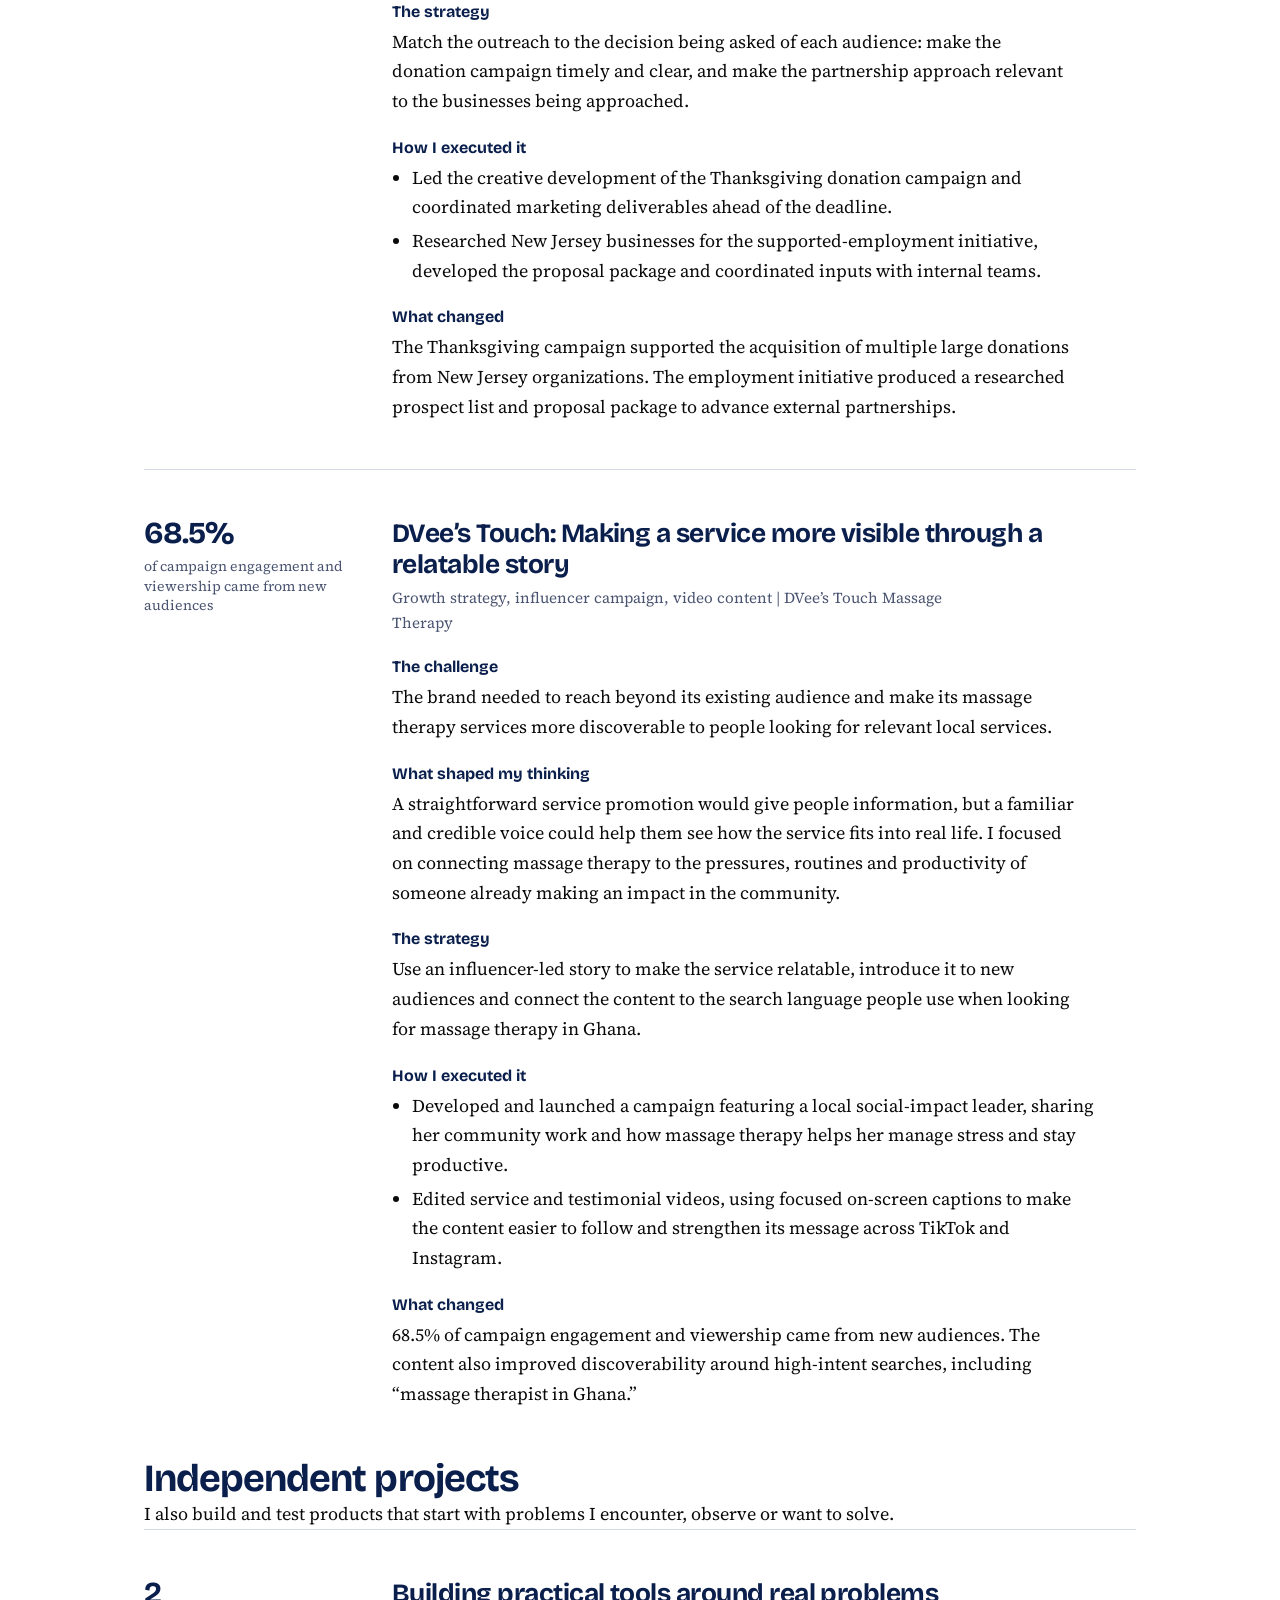
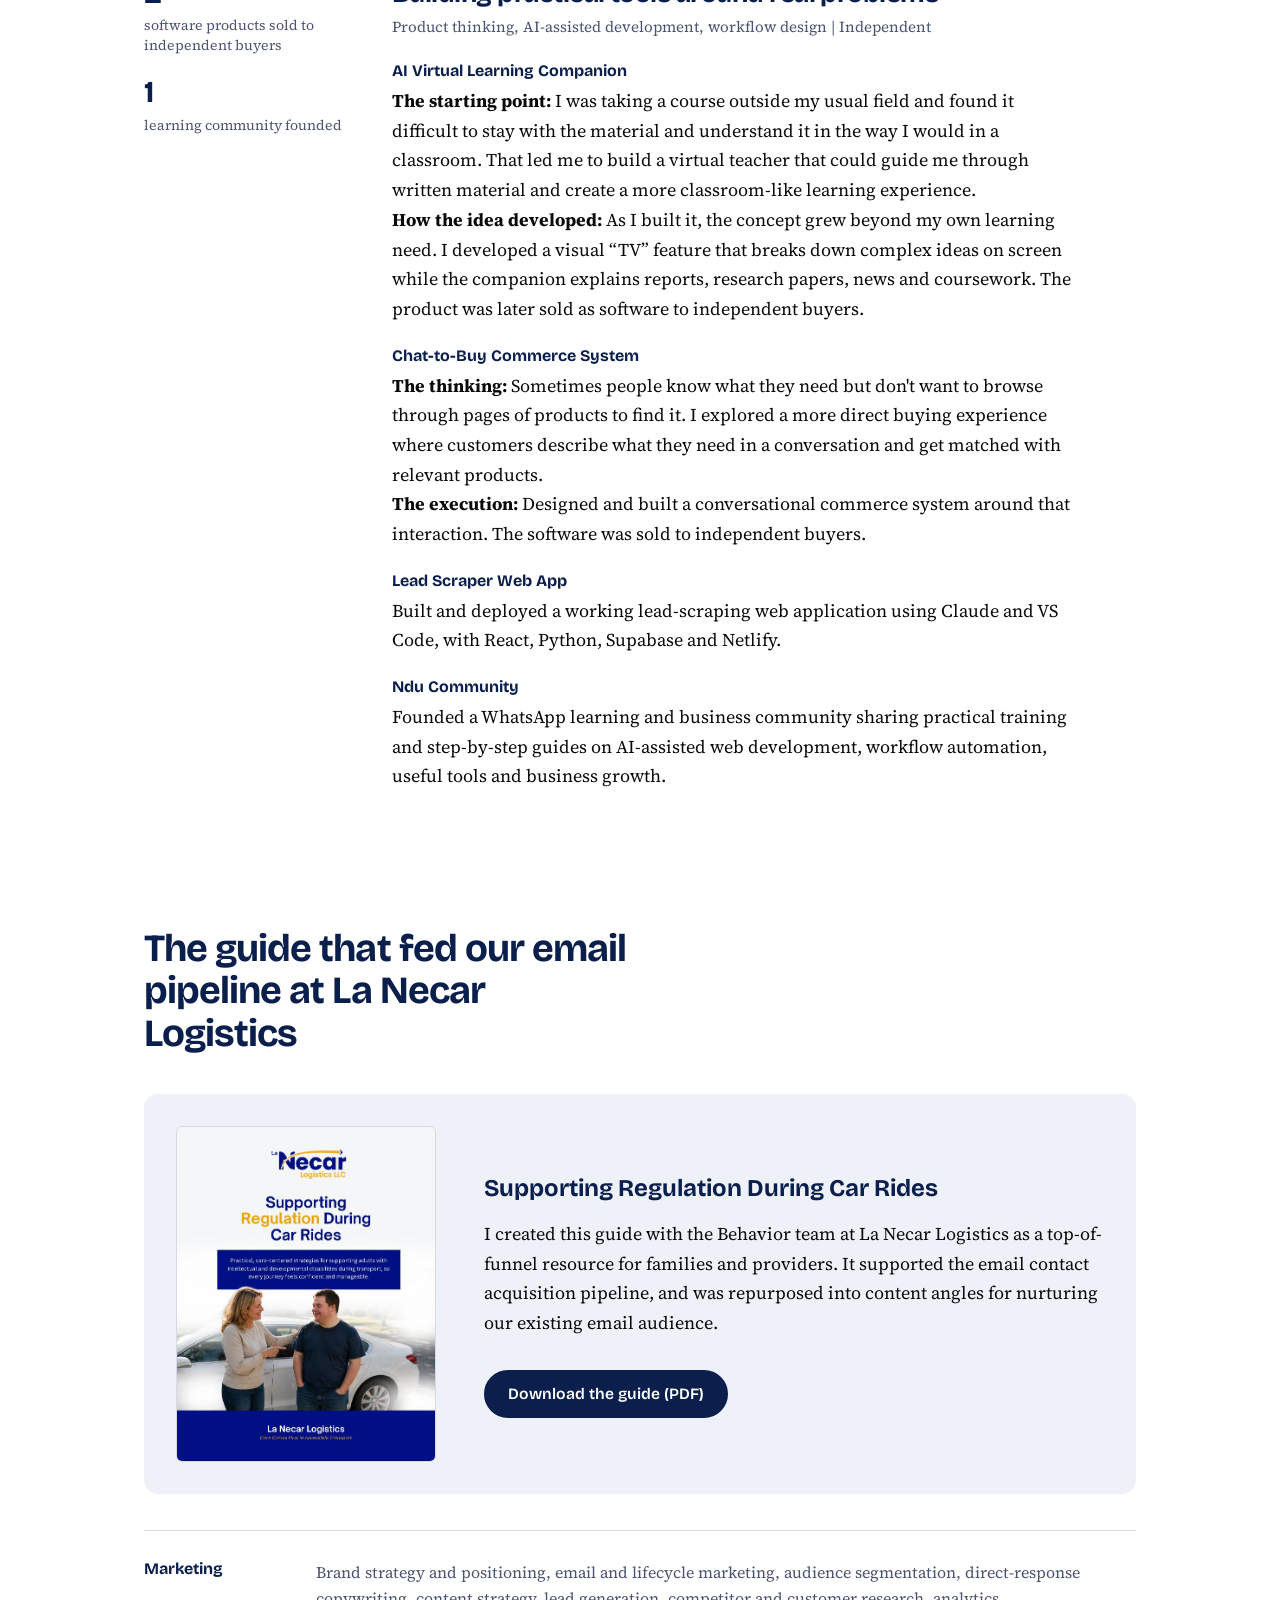
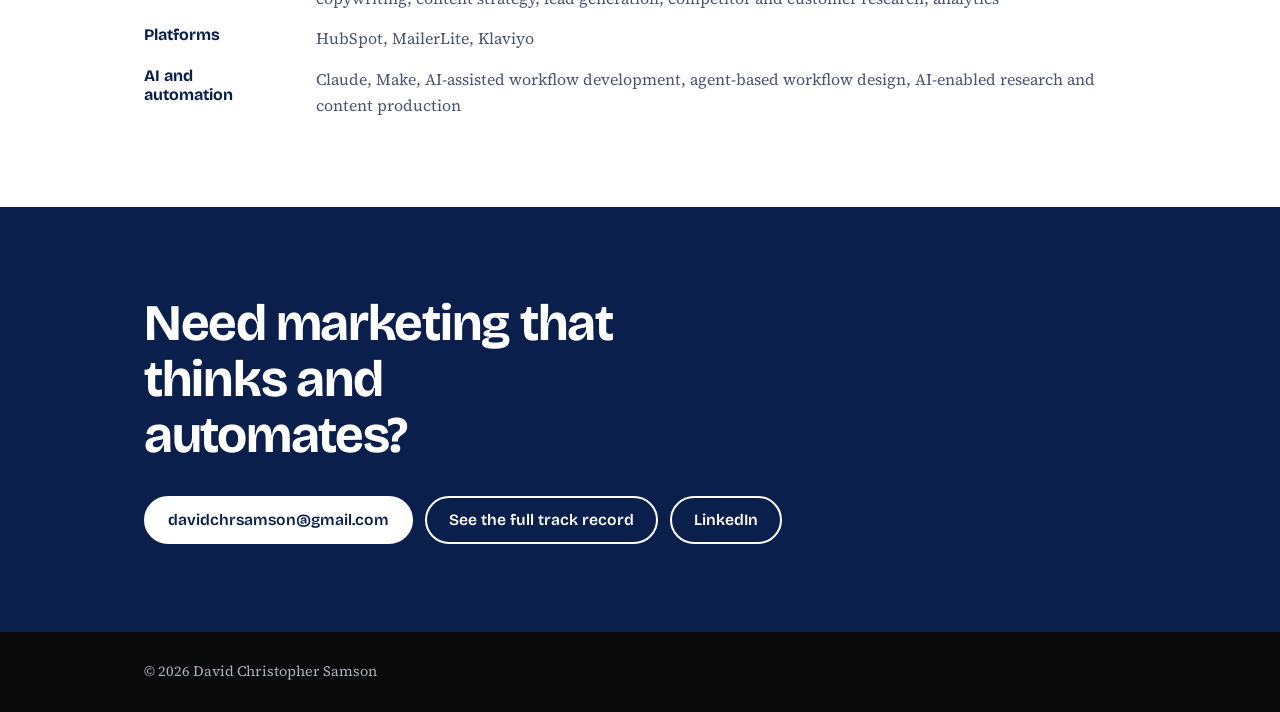
==== commit 7af02acb: "Update index.html" ====
--- a/index.html
+++ b/index.html
@@ -22,8 +22,8 @@
 <div class="wrap">
 <div class="hero">
 <div>
-<h1>Understand your market. Find your advantage. Build marketing that moves your business forward.</h1>
-<p class="lede">I’m David, a Brand &amp; Marketing Strategist with a focus on email marketing. I start by understanding the people a business serves, what they need, and what influences their decisions. Then I look inside the business to identify its strengths, resources and existing capabilities. Connecting these two perspectives helps me shape clear value propositions and marketing strategies that give people a reason to choose a brand.</p>
+<h1>Turn what makes your business valuable into marketing that creates opportunities.</h1>
+<p class="lede">I’m David, a Brand &amp; Marketing Strategist with a focus on email marketing and social media. I start by understanding the people a business serves, what they need, and what influences their decisions. Then I look inside the business to identify its strengths, resources and existing capabilities. Connecting these two perspectives helps me shape clear value propositions and marketing strategies that give people a reason to choose a brand.</p>
 <p class="lede">From there, I translate strategy into execution through website copy, targeted email campaigns, community outreach and engagement. I use research, practical marketing tools and AI-assisted workflows where they add value, from developing creative prototypes to organizing complex information into clear, actionable documents.</p>
 <div class="cta"><a class="btn primary" href="#work">Explore my work and how I approach it</a><a class="btn" href="mailto:davidchrsamson@gmail.com">Email me</a></div>
 </div>
@@ -38,27 +38,27 @@
 <article class="case">
 <aside>
 <div class="fig"><b>1,000+</b><span>relevant Pennsylvania contacts identified</span></div>
-<div class="fig"><b>14</b><span>campaign enquiries tracked from July to October 2026</span></div>
+<div class="fig"><b>14</b><span>transportation requests tracked from July to October 2026. Each request from a support coordinator represents between 5 - 10 riders</span></div>
 <div class="fig"><b>5</b><span>internal departments involved in understanding the service</span></div>
 </aside>
 <div>
 <h3>La Necar Logistics: Building a clearer brand and opening a new market</h3>
 <p class="role">Brand strategy, market expansion, email marketing, website copy, community outreach | La Necar Logistics</p>
 <h4>The challenge</h4>
-<p>La Necar was evolving its transportation services for adults with intellectual and developmental disabilities and expanding into Pennsylvania. It needed a clearer way to communicate the value of its service, while reaching the organizations and care teams that could connect people to it. Pennsylvania was a new market, with no established contact list or prior presence.</p>
+<p>La Necar was evolving its disability transportation services for adults with intellectual and developmental disabilities and expanding from New Jersey into Pennsylvania, New York and Connecticut. It needed a clearer way to communicate the brand value, while reaching relevant organizations and care teams. Pennsylvania was a new market, with no established contact list or prior presence.</p>
 <h4>What shaped my thinking</h4>
-<p>I saw two connected questions: what do the people arranging and using these rides actually need, and what can the business deliver through its existing people and operations? The answers had to come from more than marketing assumptions. I needed to understand the customer experience as well as the work behind the service.</p>
-<h4>The strategy</h4>
-<p>Build the brand message around the needs of the people it serves and the strengths of the operation. Then use that clearer message to guide targeted outreach, create new referral routes and support the Pennsylvania expansion with relevant contacts rather than a generic purchased list.</p>
+<p>I saw two connected questions: what do the people arranging and using these rides actually need, and what can the business deliver through its existing processes and operations? </p>
+<h4>The Idea</h4>
+<p>Build the brand strategy around the needs of the people it serves and the core strengths of the brand operations. Then use that clearer message to guide targeted outreach, create new referral routes and support the Pennsylvania expansion with relevant email contacts for marketing campaigns</p>
 <h4>How I executed it</h4>
 <ul>
-<li>Worked with Operations, IT, Fleet, Customer Service and Behavior teams to understand how transportation was delivered and develop customer personas from available data.</li>
-<li>Translated those findings into brand messaging, voice and identity used across the company's marketing, and drafted website copy around clearer service explanations and customer-facing value propositions.</li>
+<li>Worked with Operations, IT, Fleet, Customer Service and Behavior teams to understand how transportation was delivered, what was often prioritized and develop customer personas from available data.</li>
+<li>Translated those findings into brand messaging, voice and identity used across the company's marketing, and drafted website copy with a clearer customer-facing value propositions.</li>
 <li>Researched audience conversations in online communities, including Facebook groups and Reddit, to inform campaign themes and language.</li>
-<li>For the Pennsylvania expansion, used AI to help build a Python contact-collection tool for a 9,000-contact disability-services directory. Filtered records by county, organization and available contact details, then onboarded 955 relevant contacts to the CRM and expanded the list beyond 1,000.</li>
-<li>Planned and sent three targeted B2B email campaigns a week to relevant organizations and care contacts, then monitored campaign performance and enquiries.</li>
-<li>Developed a healthcare-provider outreach concept and prototyped Ride Prescription Cards to help providers direct patients to medical transportation. Also conducted an external community survey to inform an advocacy marketing plan.</li>
-<li>Tracked 14 Pennsylvania enquiries between July and October 2026, each representing an estimated 5–30 potential riders. When I identified delays in fulfilling requests, I led a team in reporting the service and reputation impact to leadership, which prompted immediate driver assignments to pending requests within coverage areas.</li>
+<li>For the Pennsylvania expansion, used AI to help build an automated contact-collection tool for a 9,000-contact disability-services directory. The tool filtered records by county, organization and available contact details, then onboarded 955 relevant contacts to the CRM and expanded the list beyond 1,000.</li>
+<li>Planned and sent three targeted B2B email campaigns a week to relevant contact segments, then monitored campaign performance and enquiries.</li>
+<li>Developed a healthcare-provider outreach concept and prototyped Ride Prescription Cards to help providers direct patients to medical transportation. Also conducted an external community survey informing an advocacy marketing strategy.</li>
+<li>Tracked 14 transportation requests from coverage areas in Pennsylvania alone between July and October 2026, each representing an estimated 5–30 potential riders. When I identified delays in fulfilling requests, I led a team in reporting the service and reputation impact to leadership, which prompted immediate driver assignments to pending requests within coverage areas.</li>
 </ul>
 <h4>What changed</h4>
 <p>The work gave La Necar a more consistent brand foundation, a targeted Pennsylvania contact base and new outreach routes through healthcare providers and community advocacy. Email campaigns generated qualified enquiries and transportation requests in a market where the company previously had no presence. The enquiry tracking also helped bring operational delays to leadership's attention.</p>
@@ -124,10 +124,10 @@
 <p class="role">Product thinking, AI-assisted development, workflow design | Independent</p>
 <h4>AI Virtual Learning Companion</h4>
 <p><strong>The starting point:</strong> I was taking a course outside my usual field and found it difficult to stay with the material and understand it in the way I would in a classroom. That led me to build a virtual teacher that could guide me through written material and create a more classroom-like learning experience.</p>
-<p><strong>How the idea developed:</strong> As I built it, the concept grew beyond my own learning need. I developed a visual “TV” feature that breaks down complex ideas on screen while the companion explains reports, research papers, news and coursework. The product was later sold as software to an independent buyer.</p>
+<p><strong>How the idea developed:</strong> As I built it, the concept grew beyond my own learning need. I developed a visual “TV” feature that breaks down complex ideas on screen while the companion explains reports, research papers, news and coursework. The product was later sold as software to independent buyers.</p>
 <h4>Chat-to-Buy Commerce System</h4>
 <p><strong>The thinking:</strong> Sometimes people know what they need but don't want to browse through pages of products to find it. I explored a more direct buying experience where customers describe what they need in a conversation and get matched with relevant products.</p>
-<p><strong>The execution:</strong> Designed and built a conversational commerce system around that interaction. The software was sold to an independent buyer.</p>
+<p><strong>The execution:</strong> Designed and built a conversational commerce system around that interaction. The software was sold to independent buyers.</p>
 <h4>Lead Scraper Web App</h4>
 <p>Built and deployed a working lead-scraping web application using Claude and VS Code, with React, Python, Supabase and Netlify.</p>
 <h4>Ndu Community</h4>
@@ -138,12 +138,12 @@
 </div></section>
 
 <section id="proof"><div class="wrap">
-<h2>The guide that fed our email pipeline</h2>
+<h2>The guide that fed our email pipeline at La Necar Logistics</h2>
 <div class="proof">
 <img src="guide-cover.jpg" alt="Cover of the guide Supporting Regulation During Car Rides">
 <div>
 <h3>Supporting Regulation During Car Rides</h3>
-<p>I created this guide with the Behavior team as a top-of-funnel resource for families and providers. It supported the email contact acquisition pipeline, and was repurposed into content angles for nurturing our existing email audience.</p>
+<p>I created this guide with the Behavior team at La Necar Logistics as a top-of-funnel resource for families and providers. It supported the email contact acquisition pipeline, and was repurposed into content angles for nurturing our existing email audience.</p>
 <div class="cta"><a class="btn primary" href="supporting-regulation-during-car-rides.pdf" download>Download the guide (PDF)</a></div>
 </div></div>
 <dl class="skills">
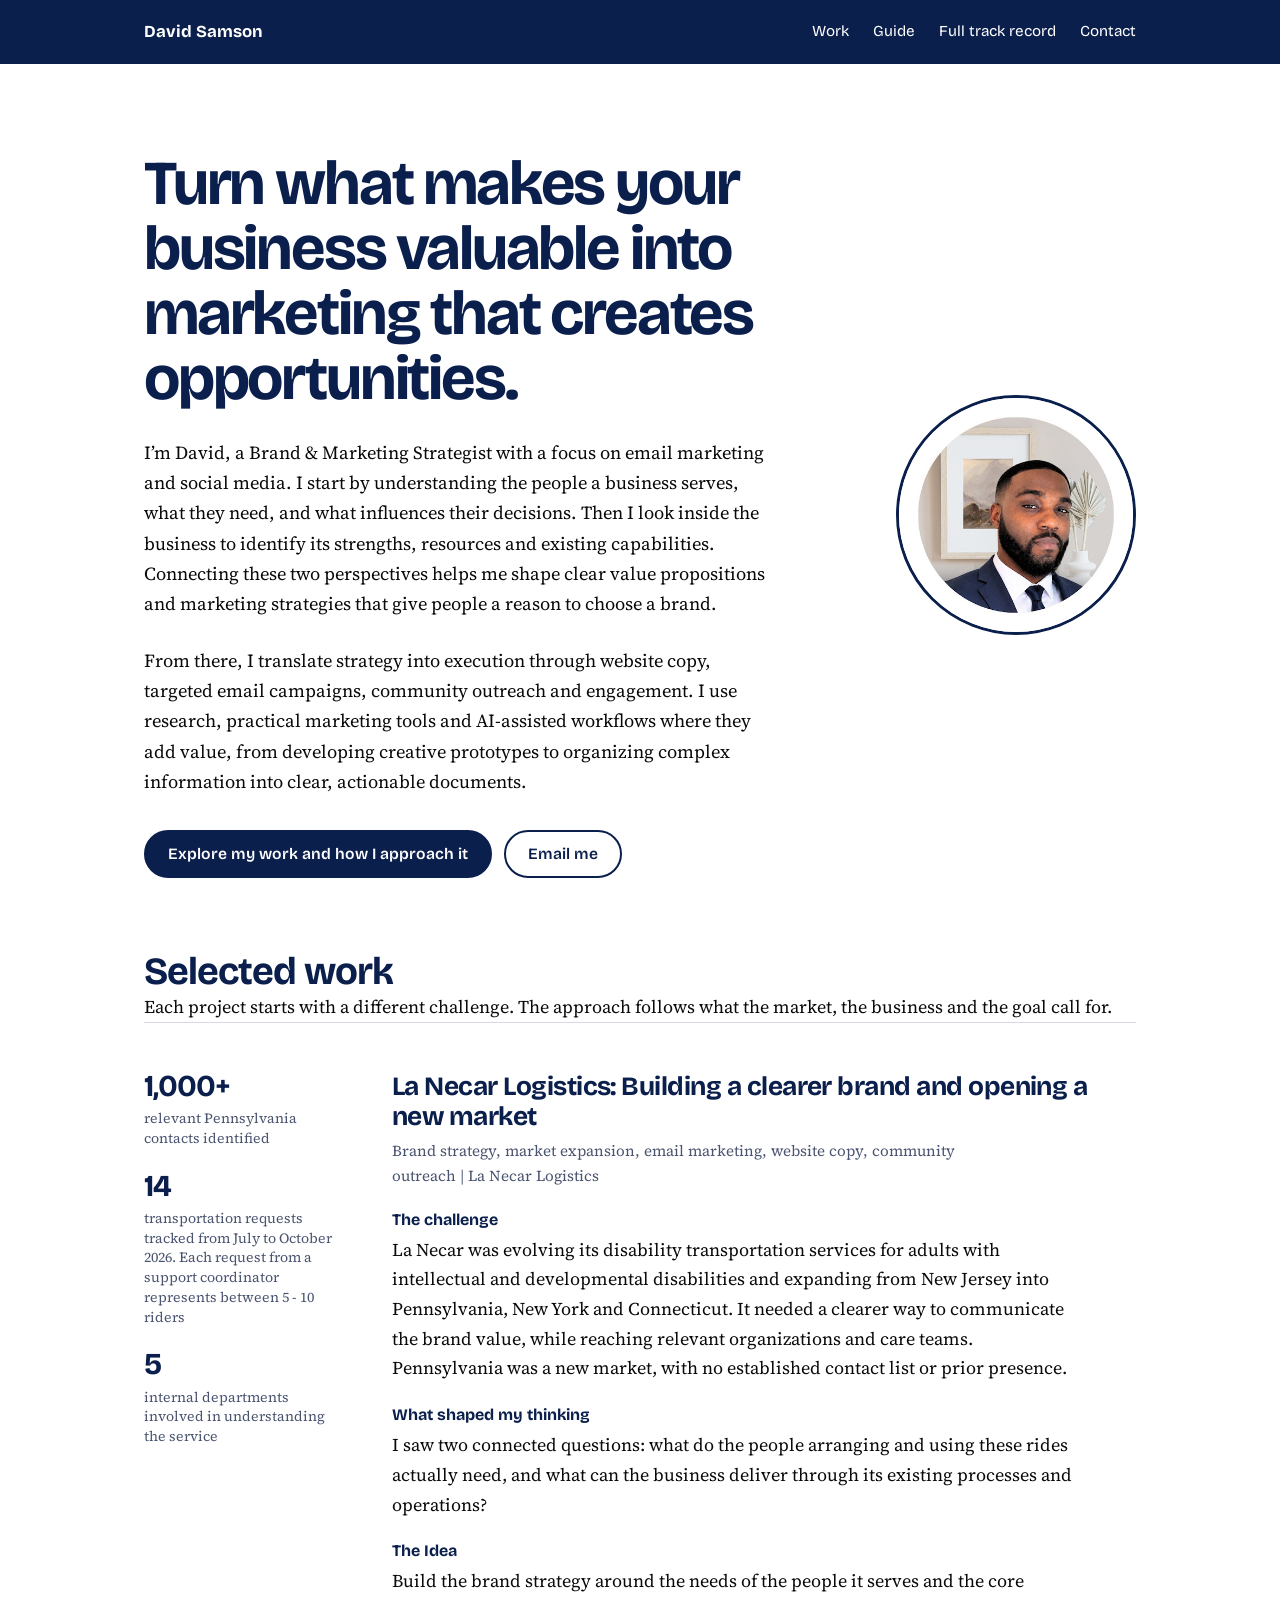
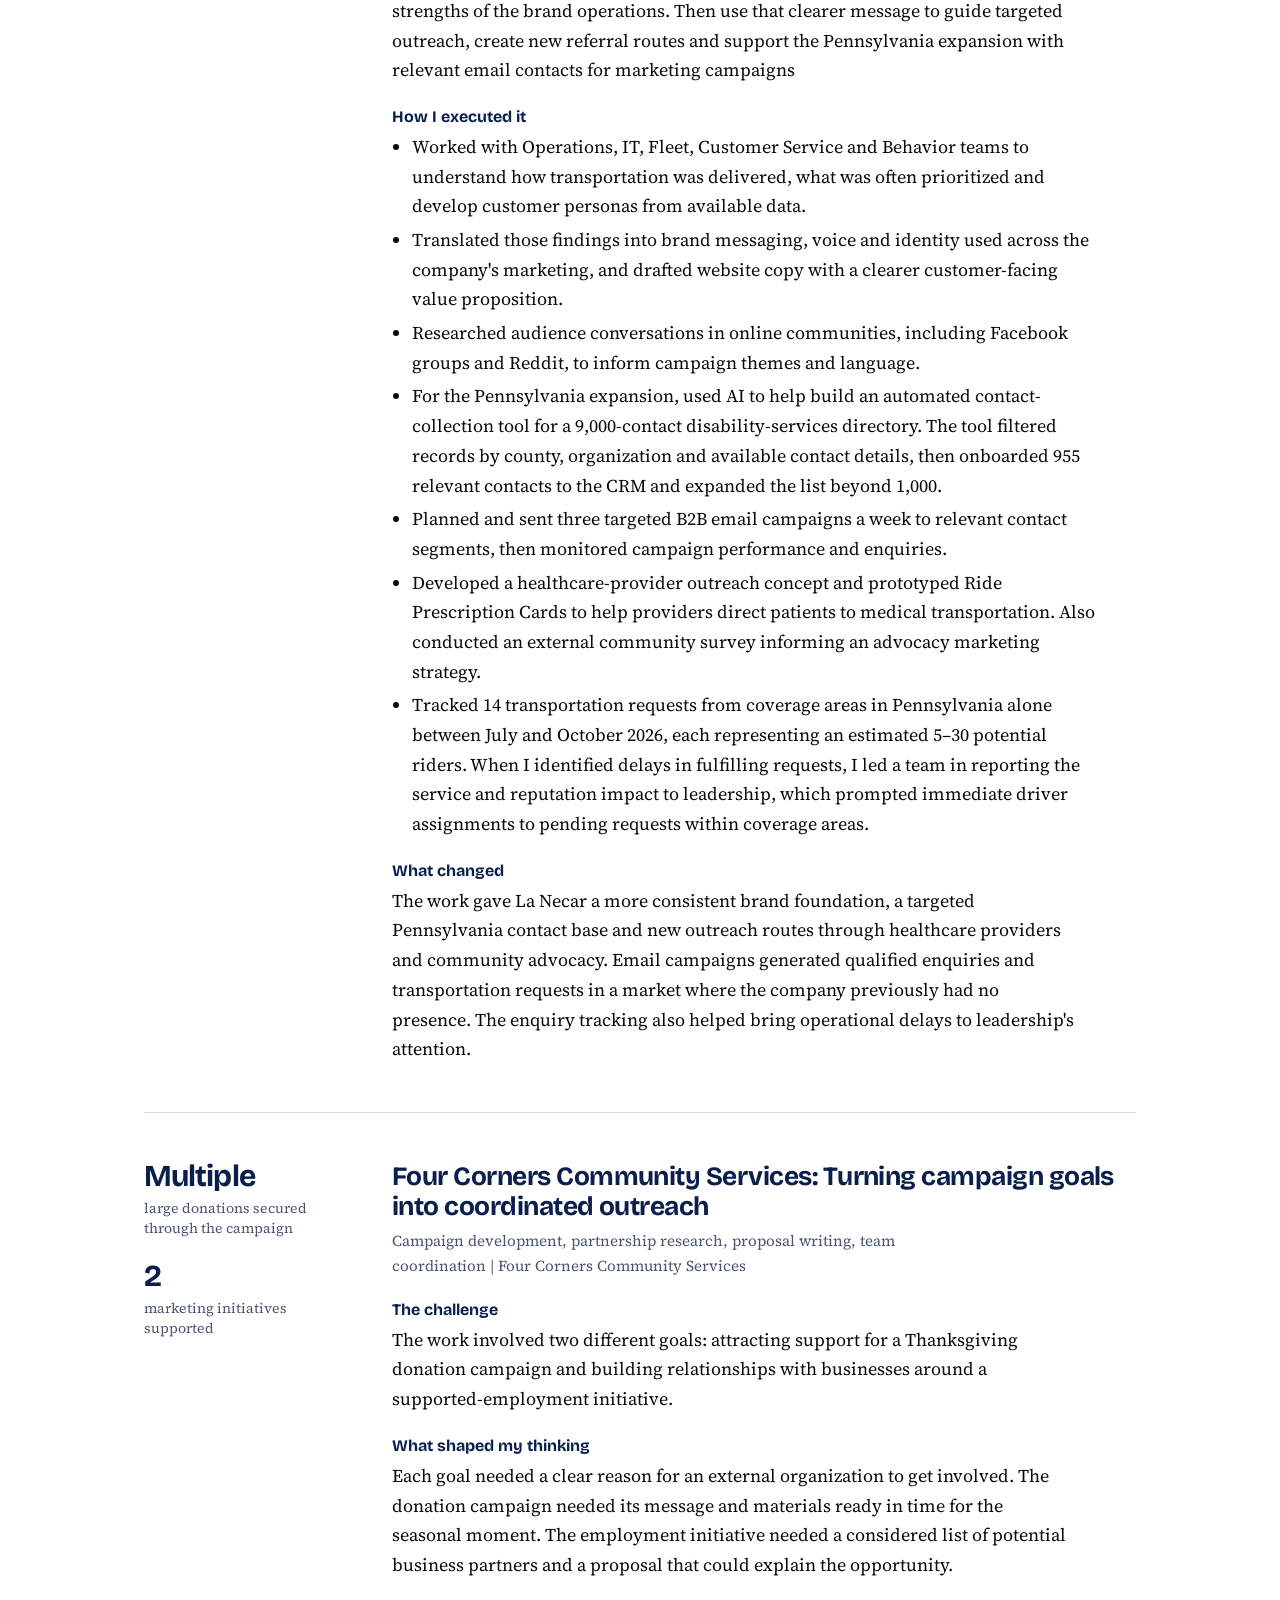
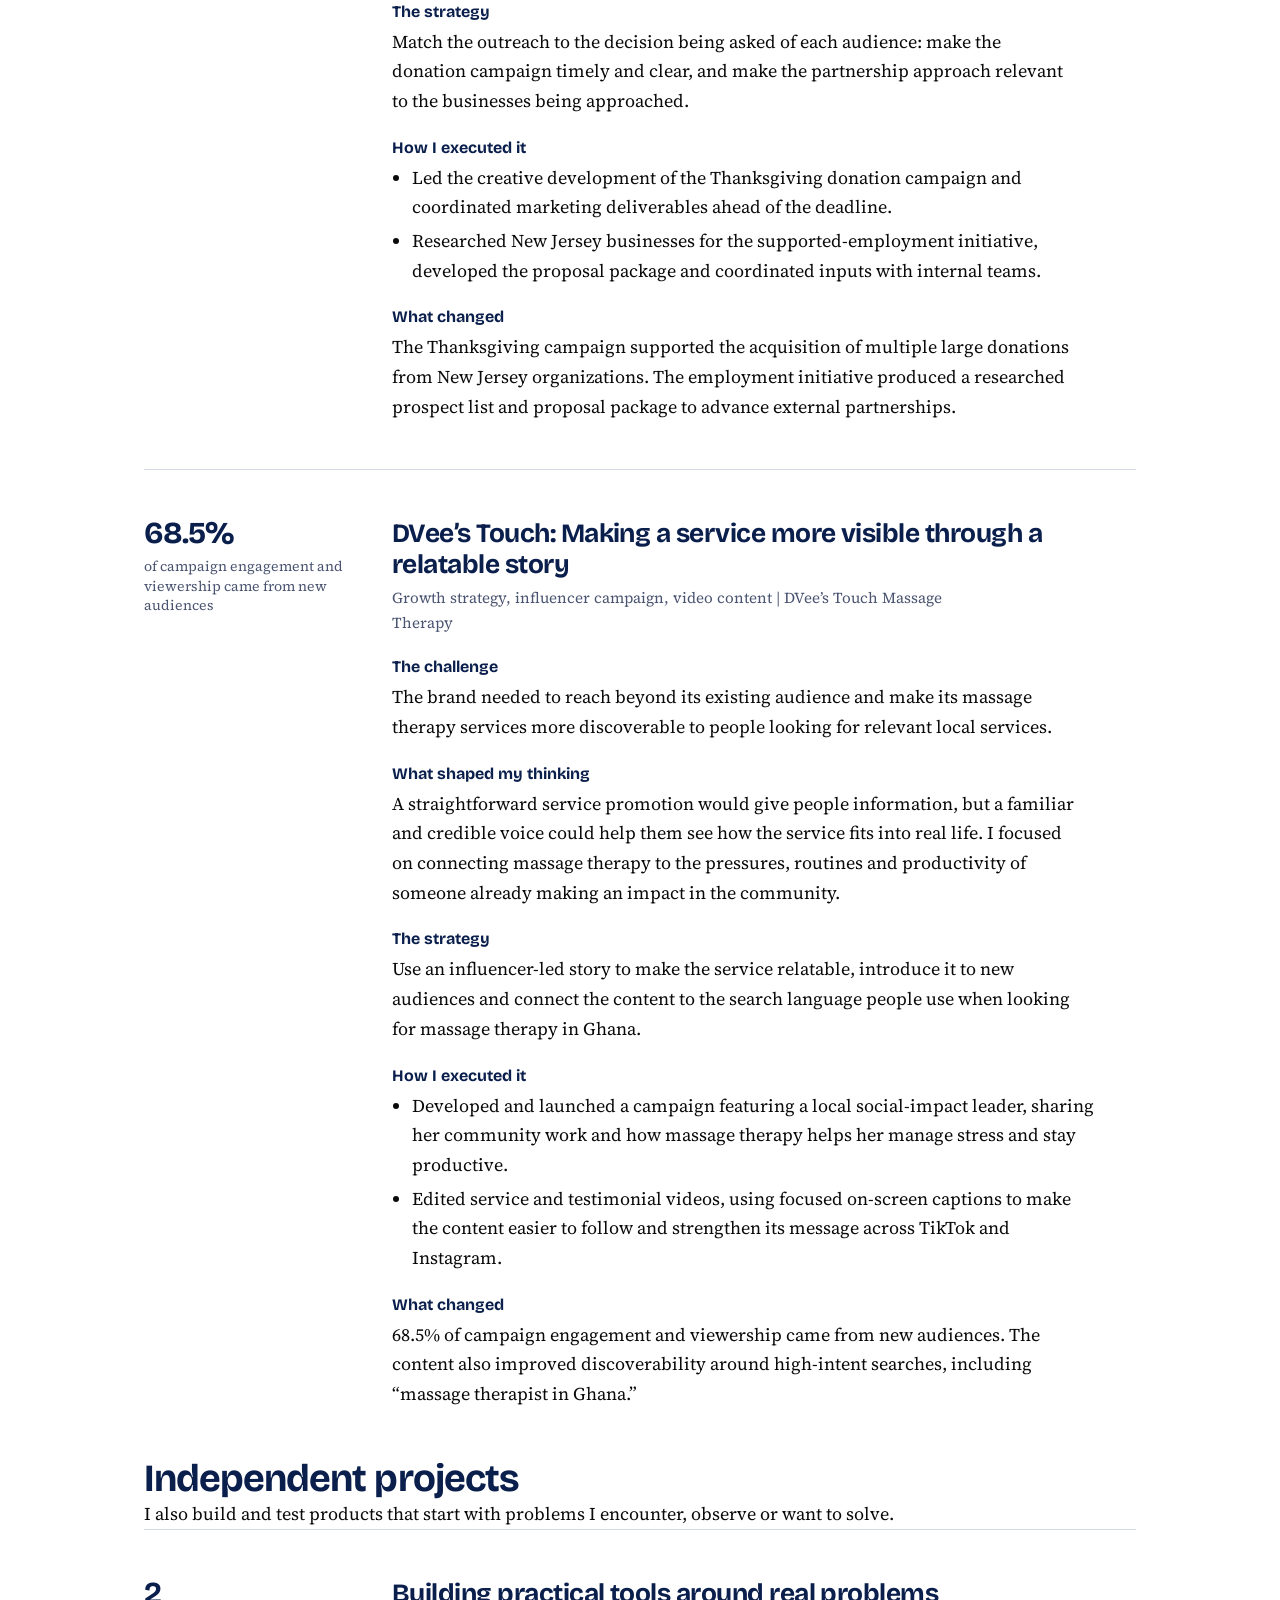
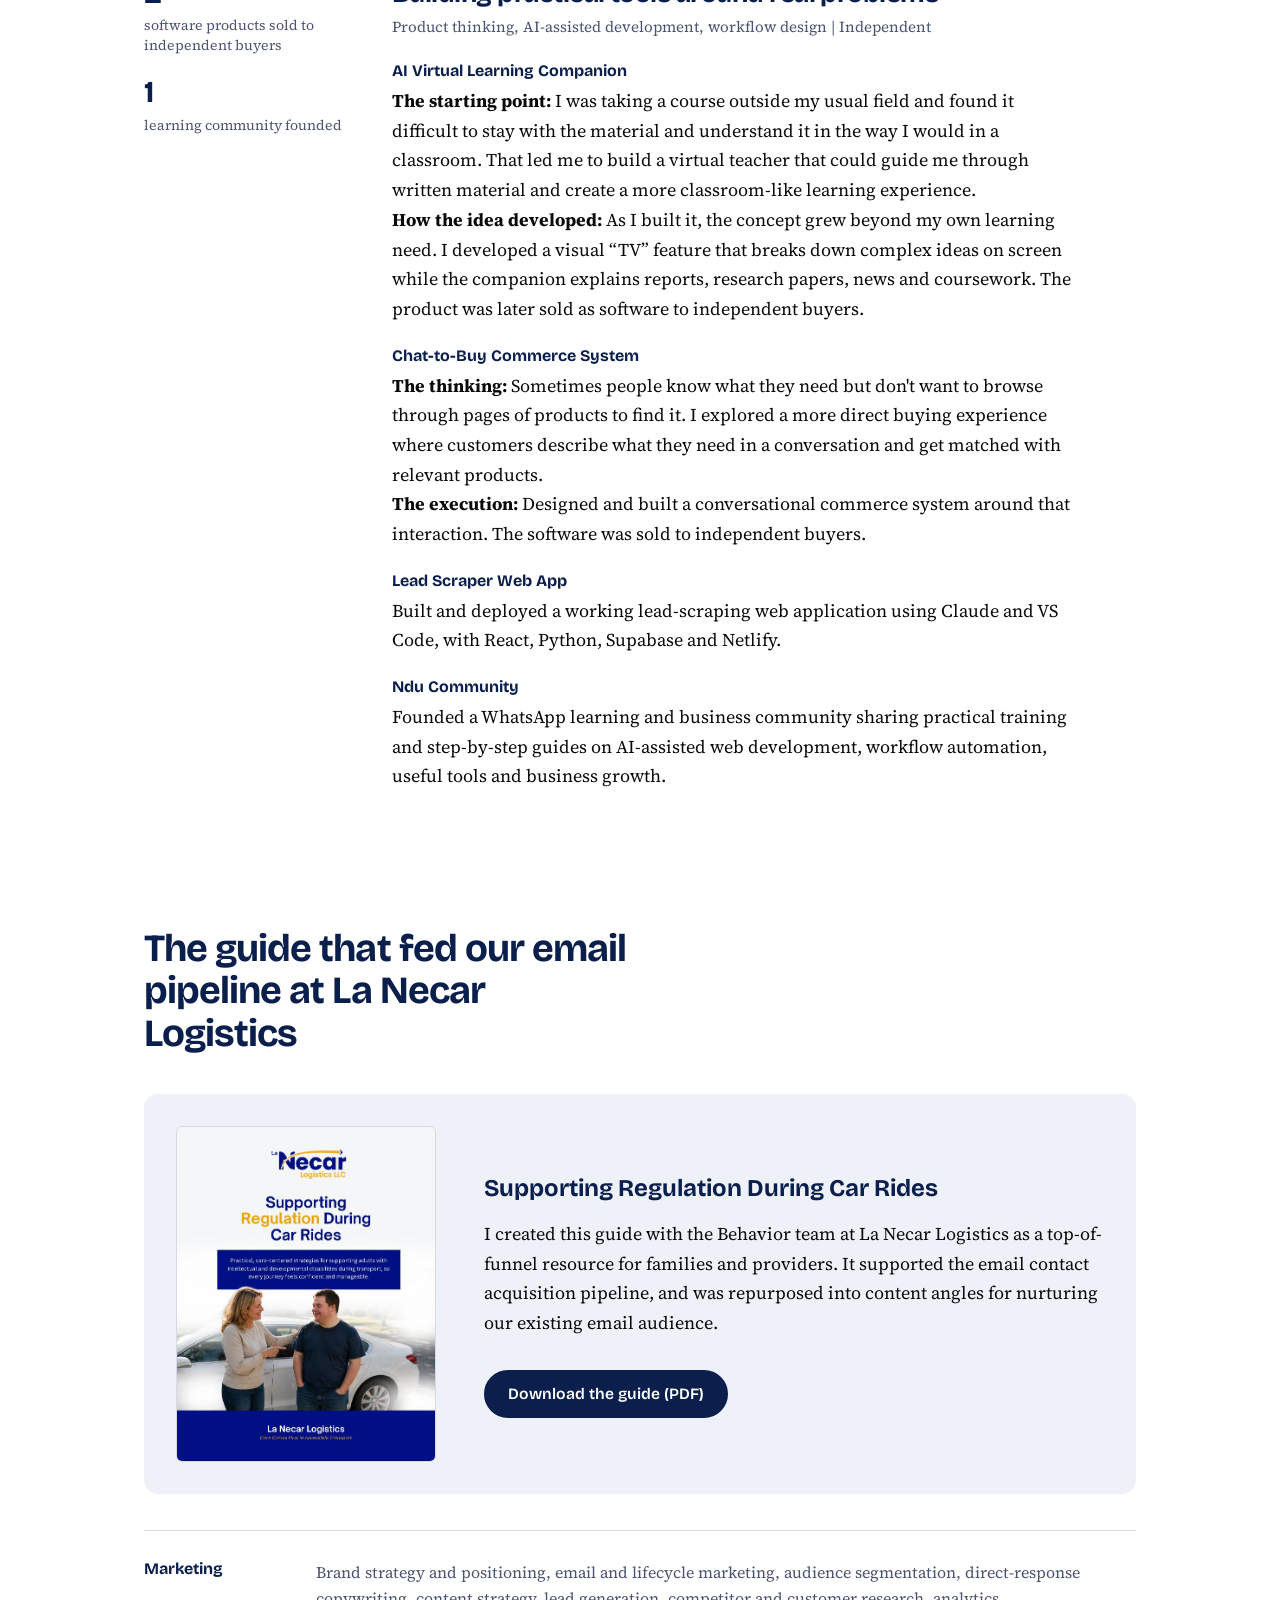
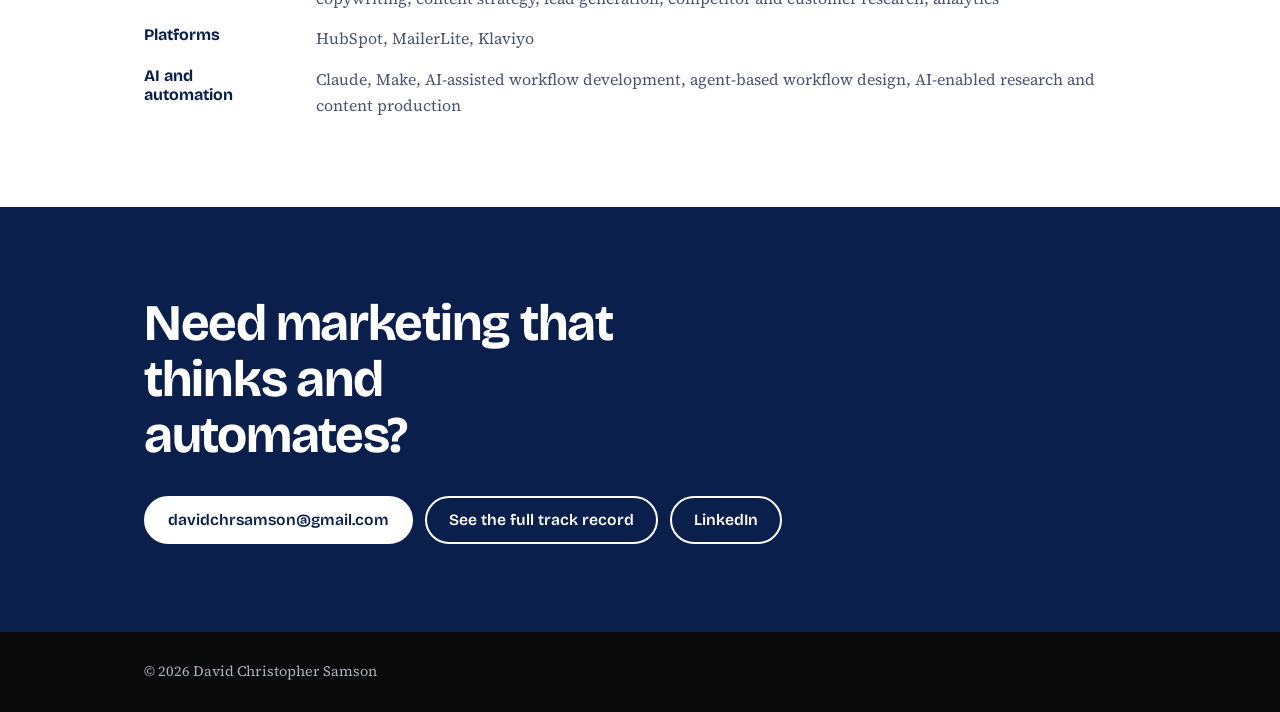
==== commit c1553778: "Update index.html" ====
--- a/index.html
+++ b/index.html
@@ -53,7 +53,7 @@
 <h4>How I executed it</h4>
 <ul>
 <li>Worked with Operations, IT, Fleet, Customer Service and Behavior teams to understand how transportation was delivered, what was often prioritized and develop customer personas from available data.</li>
-<li>Translated those findings into brand messaging, voice and identity used across the company's marketing, and drafted website copy with a clearer customer-facing value propositions.</li>
+<li>Translated those findings into brand messaging, voice and identity used across the company's marketing, and drafted website copy with a clearer customer-facing value proposition.</li>
 <li>Researched audience conversations in online communities, including Facebook groups and Reddit, to inform campaign themes and language.</li>
 <li>For the Pennsylvania expansion, used AI to help build an automated contact-collection tool for a 9,000-contact disability-services directory. The tool filtered records by county, organization and available contact details, then onboarded 955 relevant contacts to the CRM and expanded the list beyond 1,000.</li>
 <li>Planned and sent three targeted B2B email campaigns a week to relevant contact segments, then monitored campaign performance and enquiries.</li>
